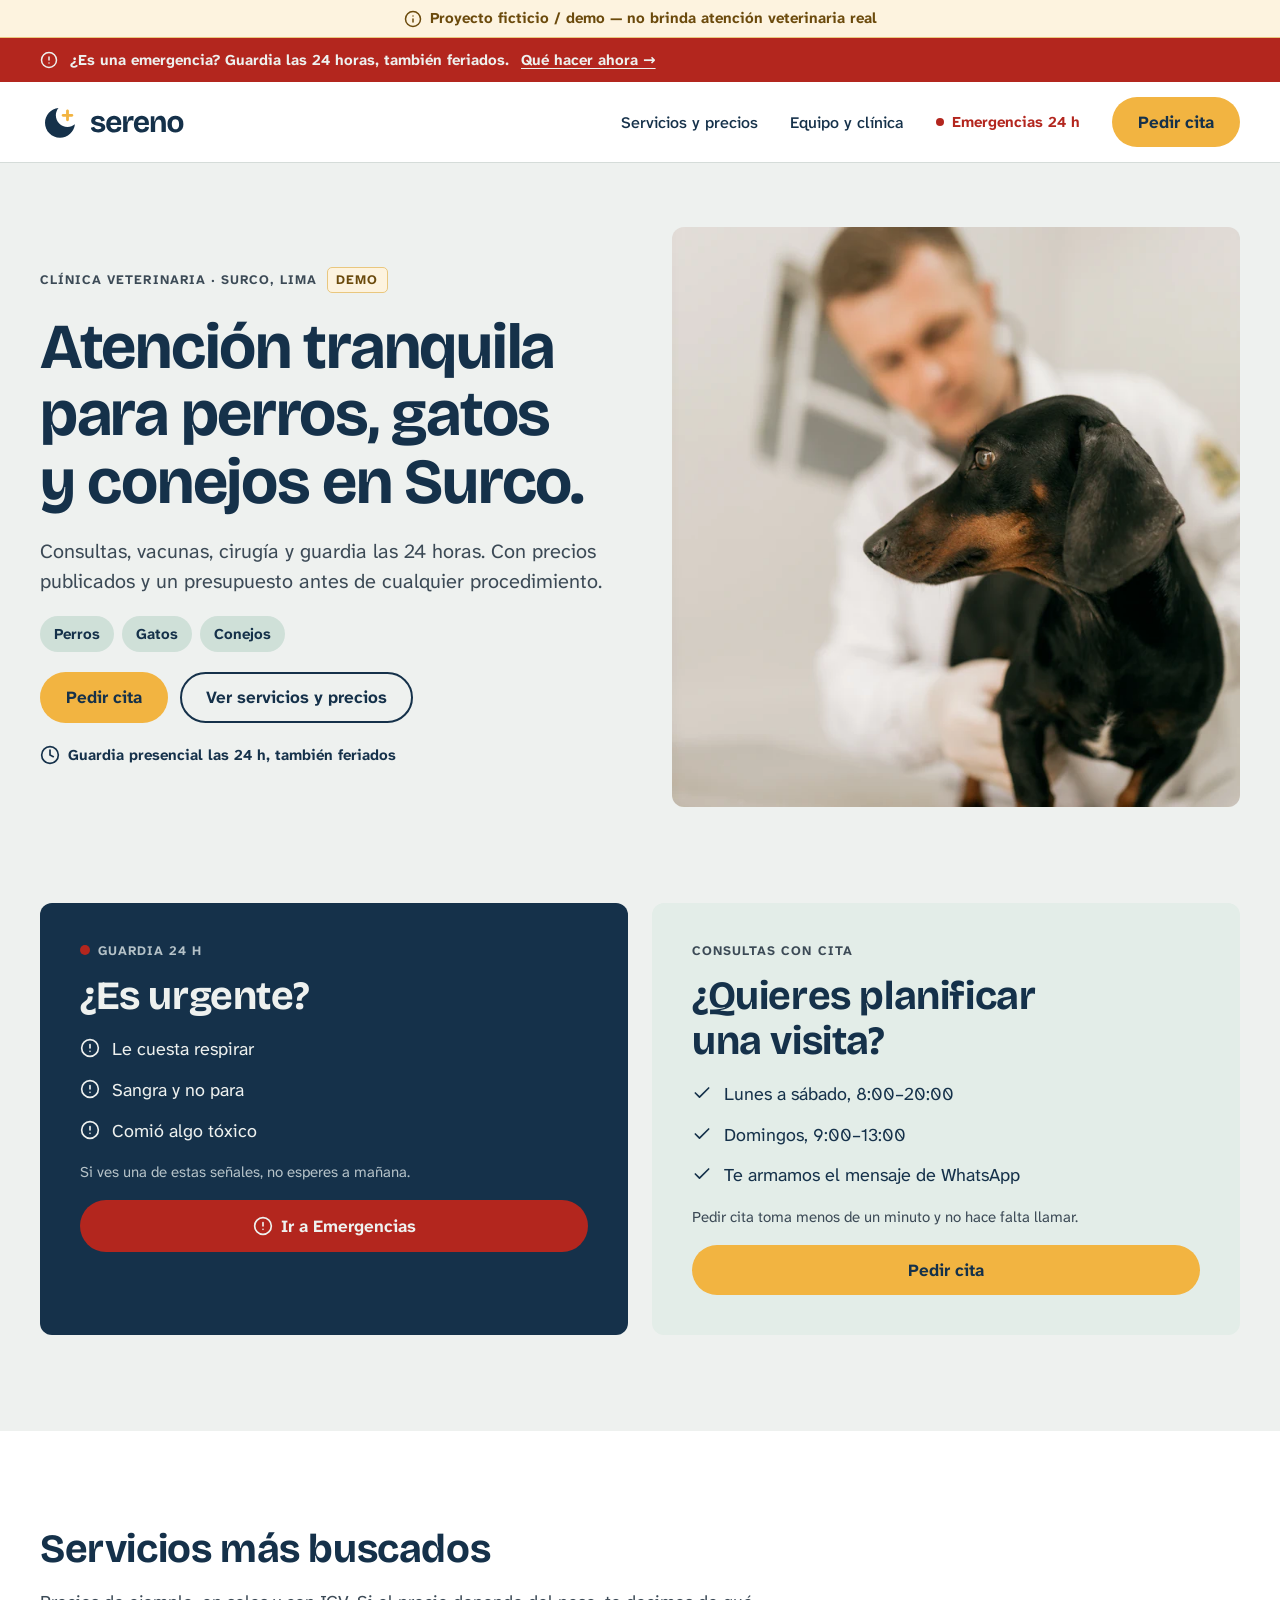
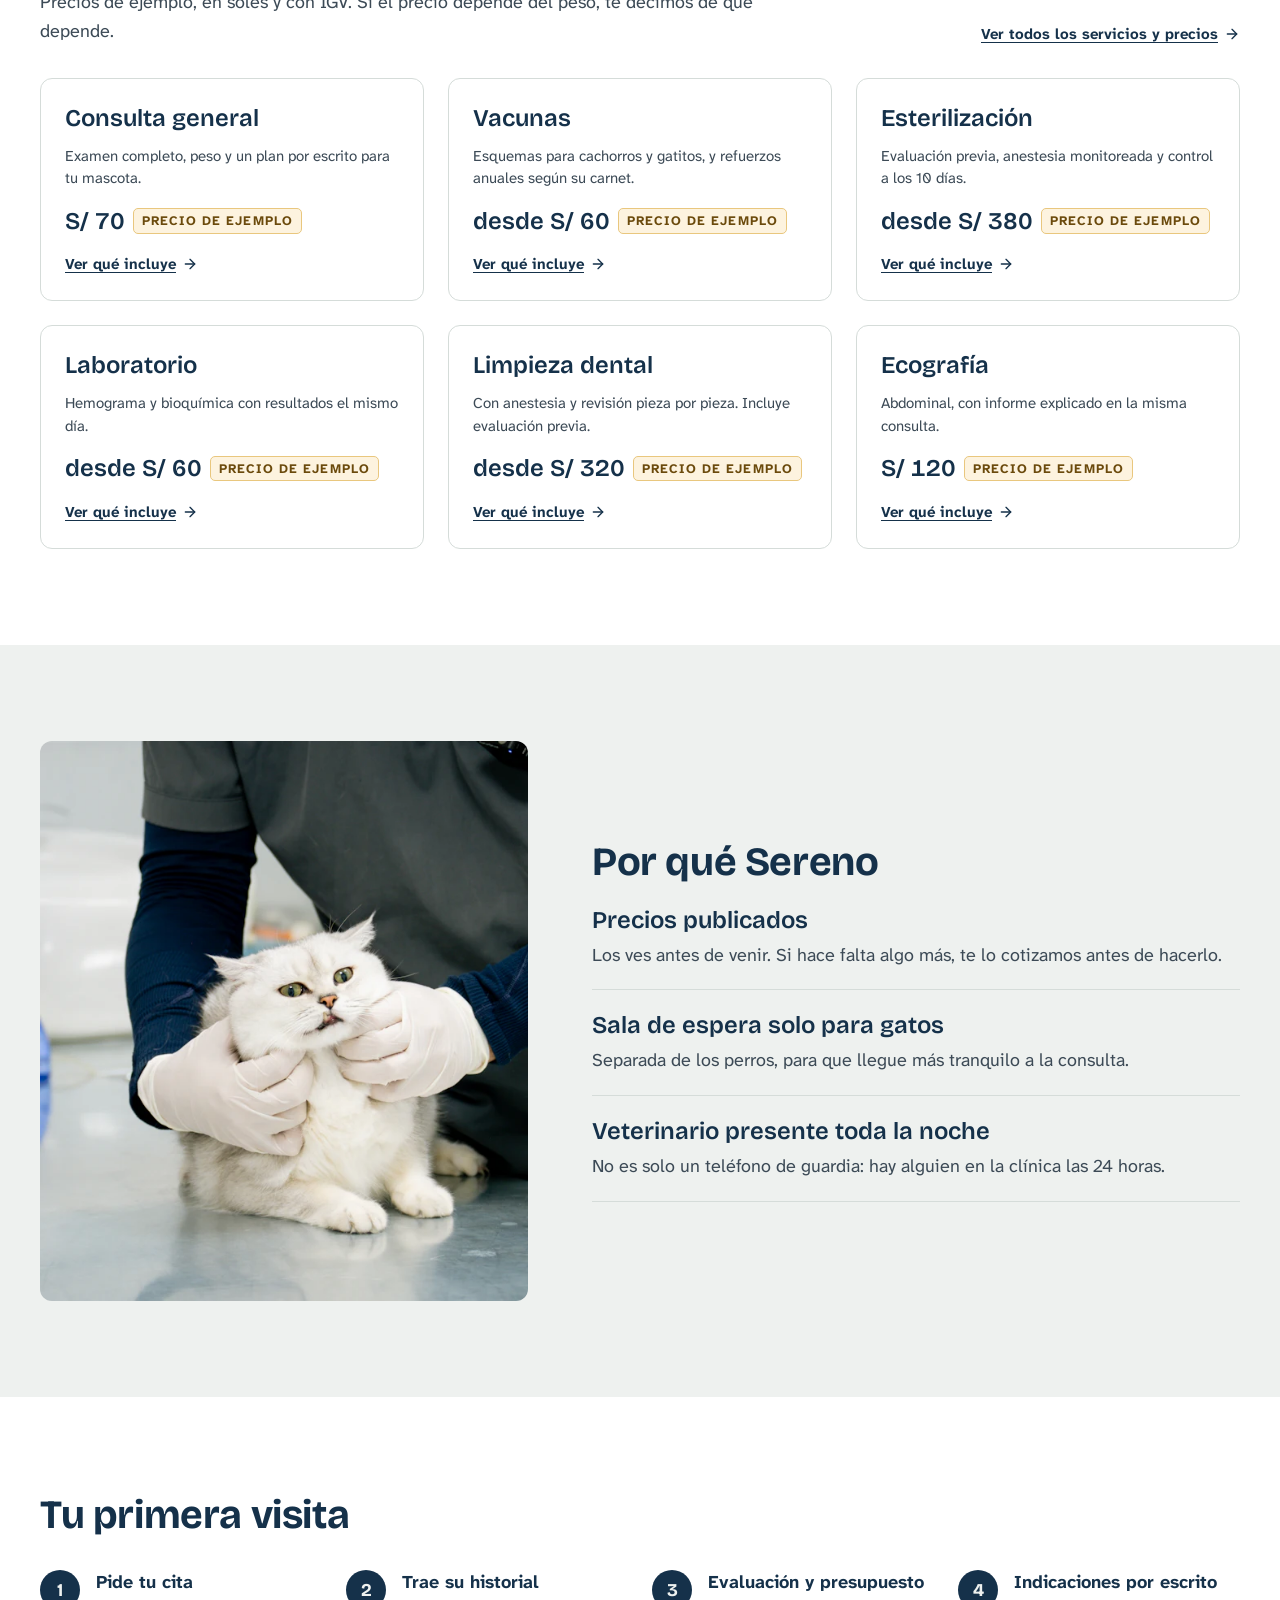
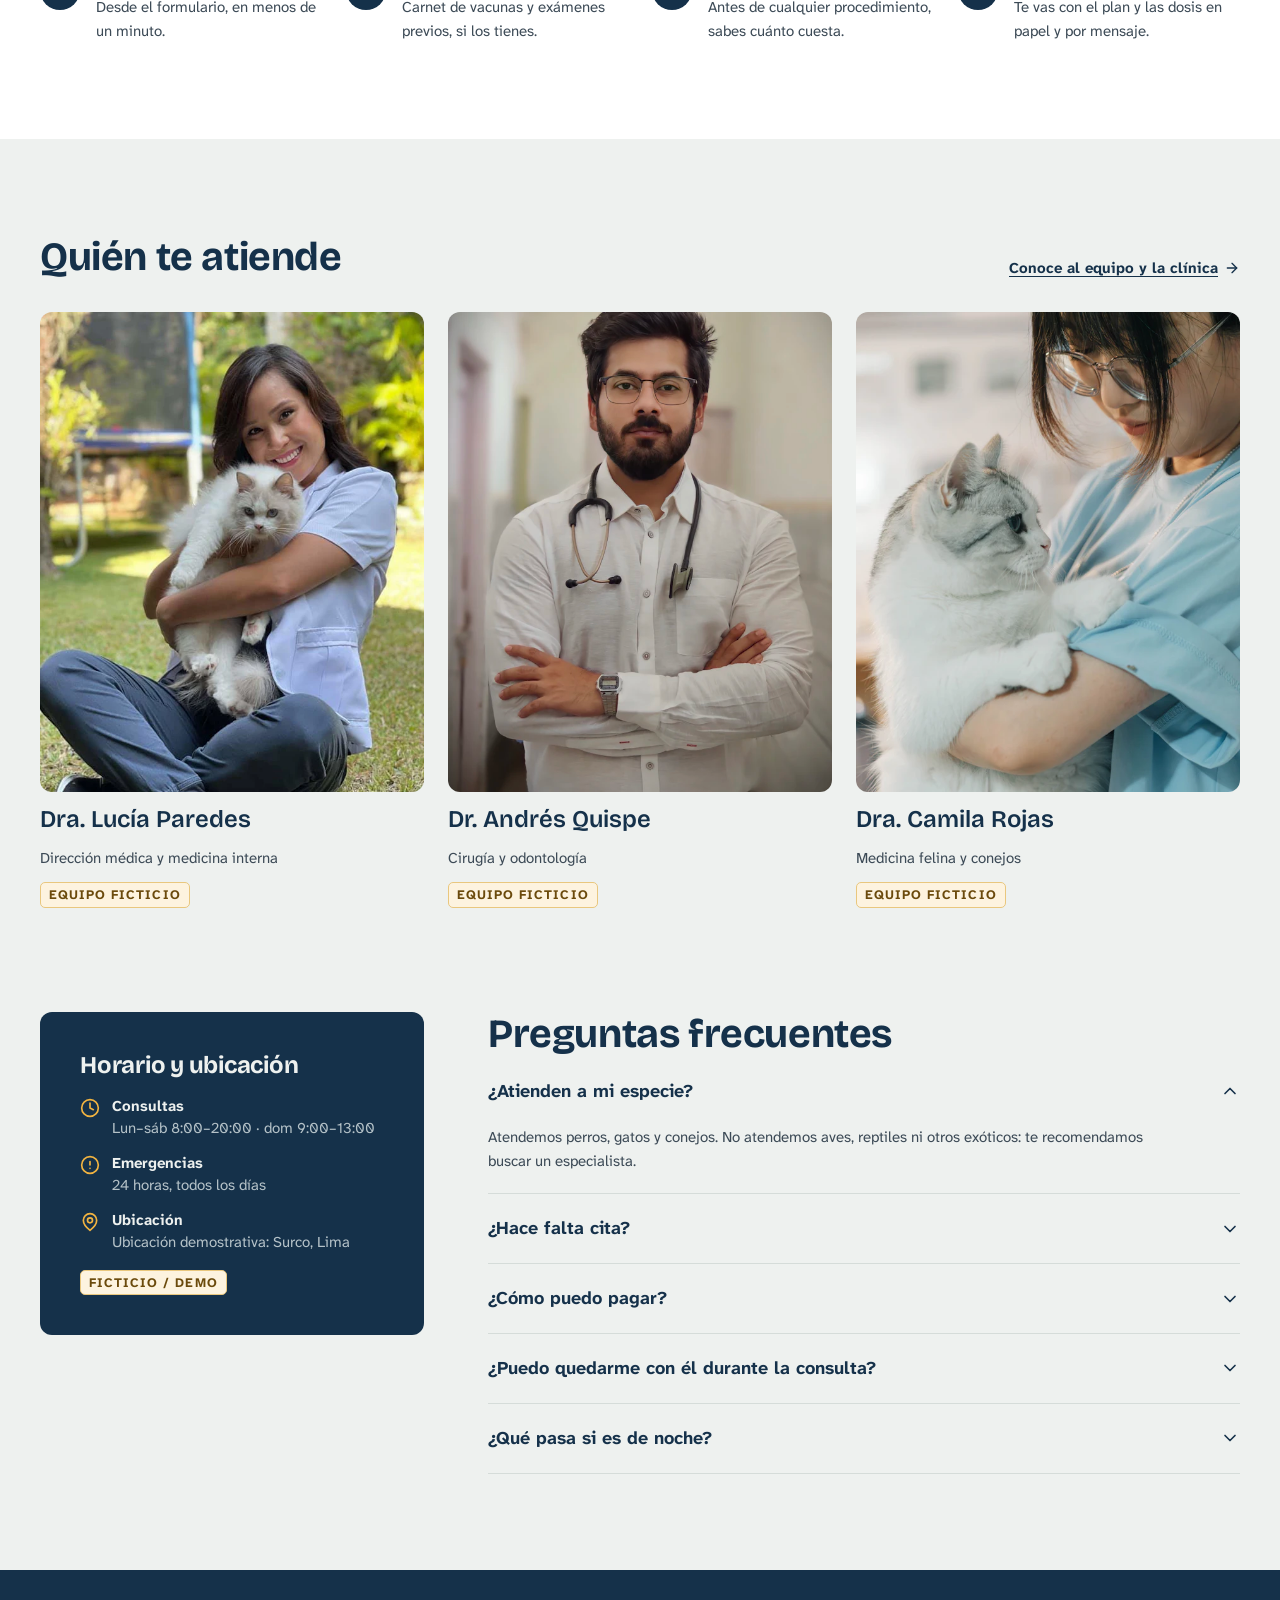
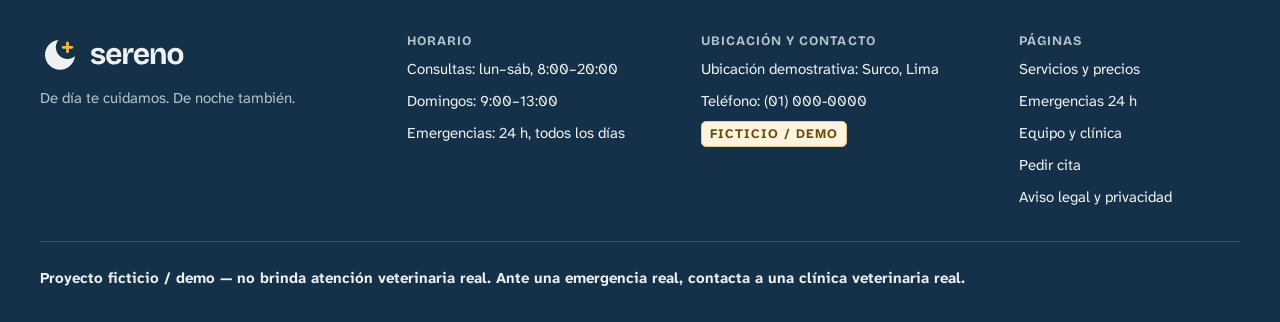
==== index.html @ 4d5b6b5a "Implementa las 6 páginas + 404: tokens, estilos, componentes, menú, barra inferior, demo de emergenc" ====
<!doctype html>
<html lang="es-PE">
<head>
<meta charset="utf-8">
<meta name="viewport" content="width=device-width, initial-scale=1, viewport-fit=cover">
<title>Sereno · Clínica veterinaria en Surco con guardia 24 h</title>
<meta name="description" content="Consultas, vacunas, cirugía y emergencias 24 horas para perros, gatos y conejos en Santiago de Surco. Precios publicados. Proyecto ficticio de demostración.">
<!-- Sitio ficticio de portafolio: no debe aparecer en buscadores (DECISIONS.md) -->
<meta name="robots" content="noindex, nofollow">
<link rel="canonical" href="https://rmsk563-creator.github.io/sereno/">
<meta name="theme-color" content="#15314A">
<meta property="og:type" content="website">
<meta property="og:locale" content="es_PE">
<meta property="og:site_name" content="Sereno · clínica veterinaria ficticia">
<meta property="og:title" content="Sereno · Clínica veterinaria en Surco con guardia 24 h">
<meta property="og:description" content="Consultas, vacunas, cirugía y emergencias 24 horas para perros, gatos y conejos en Santiago de Surco. Precios publicados. Proyecto ficticio de demostración.">
<meta property="og:url" content="https://rmsk563-creator.github.io/sereno/">
<meta property="og:image" content="https://rmsk563-creator.github.io/sereno/assets/og.png">
<meta name="twitter:card" content="summary_large_image">
<link rel="icon" href="favicon.svg" type="image/svg+xml">
<link rel="icon" href="assets/logos/icono-32.png" sizes="32x32" type="image/png">
<link rel="apple-touch-icon" href="assets/logos/icono-180.png">
<link rel="preconnect" href="https://fonts.googleapis.com">
<link rel="preconnect" href="https://fonts.gstatic.com" crossorigin>
<link rel="stylesheet" href="https://fonts.googleapis.com/css2?family=Bricolage+Grotesque:opsz,wght@12..96,500;12..96,600;12..96,700&amp;family=Atkinson+Hyperlegible+Next:wght@400;500;700&amp;display=swap">
<link rel="stylesheet" href="styles.css?v=1">
<script type="application/ld+json">
{"@context":"https://schema.org","@type":"VeterinaryCare","name":"Sereno (clínica veterinaria ficticia)","description":"Proyecto ficticio de portafolio. No brinda atención veterinaria real.","url":"https://rmsk563-creator.github.io/sereno/","address":{"@type":"PostalAddress","addressLocality":"Santiago de Surco","addressRegion":"Lima","addressCountry":"PE"}}
</script>
</head>
<body class="pagina-inicio">
<a class="saltar" href="#contenido">Saltar al contenido</a>
<p class="aviso-demo"><svg class="icono icono--18" aria-hidden="true" focusable="false"><use href="assets/iconos/iconos.svg#info"></use></svg><span>Proyecto ficticio / demo — no brinda atención veterinaria real</span></p>
<a class="franja" href="emergencias.html">
  <span class="contenedor franja__fila"><svg class="icono icono--18" aria-hidden="true" focusable="false"><use href="assets/iconos/iconos.svg#alerta"></use></svg><span>¿Es una emergencia? Guardia las 24 horas, también feriados.</span> <span class="franja__accion">Qué hacer ahora →</span></span>
</a>
<header class="cabecera">
  <div class="contenedor cabecera__fila">
    <a class="logo" href="index.html" aria-current="page"><img src="assets/logos/logo-claro.svg" alt="Sereno, clínica veterinaria · Inicio" width="145" height="40"></a>
    <nav class="nav" aria-label="Principal">
      <ul class="nav__lista">
        <li><a class="nav__enlace" href="servicios.html">Servicios y precios</a></li>
        <li><a class="nav__enlace" href="equipo.html">Equipo y clínica</a></li>
        <li><a class="nav__enlace nav__enlace--urgencia" href="emergencias.html">Emergencias 24 h</a></li>
        <li><a class="boton boton--farol" href="cita.html">Pedir cita</a></li>
      </ul>
    </nav>
    <button class="boton-menu" type="button" data-abrir-menu aria-haspopup="dialog" aria-controls="menu" aria-expanded="false"><svg class="icono" aria-hidden="true" focusable="false"><use href="assets/iconos/iconos.svg#menu"></use></svg>Menú</button>
  </div>
</header>
<main id="contenido" tabindex="-1">
<div class="contenedor portada">
  <div class="portada__texto">
    <p class="portada__antetitulo t-etiqueta">Clínica veterinaria · Surco, Lima <span class="etiqueta-demo">Demo</span></p>
    <h1>Atención tranquila para perros, gatos y conejos en Surco.</h1>
    <p class="t-entradilla">Consultas, vacunas, cirugía y guardia las 24 horas. Con precios publicados y un presupuesto antes de cualquier procedimiento.</p>
    <ul class="fichas" aria-label="Especies que atendemos"><li class="ficha">Perros</li><li class="ficha">Gatos</li><li class="ficha">Conejos</li></ul>
    <div class="botones botones--apiladas-movil">
      <a class="boton boton--farol" href="cita.html">Pedir cita</a>
      <a class="boton boton--linea" href="servicios.html">Ver servicios y precios</a>
    </div>
    <p class="dato"><svg class="icono" aria-hidden="true" focusable="false"><use href="assets/iconos/iconos.svg#reloj"></use></svg>Guardia presencial las 24 h, también feriados</p>
  </div>
  <img class="portada__foto" src="assets/fotos/portada-veterinario-dachshund-1200.webp" srcset="assets/fotos/portada-veterinario-dachshund-700.webp 700w, assets/fotos/portada-veterinario-dachshund-1200.webp 1200w" sizes="(min-width: 900px) 588px, 100vw" alt="Un veterinario revisa a un perro salchicha negro sobre la mesa de consulta." width="1200" height="1224" fetchpriority="high">
</div>

<div class="contenedor caminos">
  <section class="bloque bloque--noche sobre-noche" aria-labelledby="t-urgente">
    <p class="bloque__antetitulo t-etiqueta" style="color:var(--texto-invertido-suave)"><span class="punto-urgencia"></span>Guardia 24 h</p>
    <h2 id="t-urgente">¿Es urgente?</h2>
    <ul class="lista-iconos"><li><svg class="icono" aria-hidden="true" focusable="false"><use href="assets/iconos/iconos.svg#alerta"></use></svg>Le cuesta respirar</li><li><svg class="icono" aria-hidden="true" focusable="false"><use href="assets/iconos/iconos.svg#alerta"></use></svg>Sangra y no para</li><li><svg class="icono" aria-hidden="true" focusable="false"><use href="assets/iconos/iconos.svg#alerta"></use></svg>Comió algo tóxico</li></ul>
    <p class="t-pequeno" style="color:var(--texto-invertido-suave)">Si ves una de estas señales, no esperes a mañana.</p>
    <a class="boton boton--urgencia" href="emergencias.html"><svg class="icono" aria-hidden="true" focusable="false"><use href="assets/iconos/iconos.svg#alerta"></use></svg>Ir a Emergencias</a>
  </section>
  <section class="bloque bloque--salvia" aria-labelledby="t-planificar">
    <p class="t-etiqueta suave">Consultas con cita</p>
    <h2 id="t-planificar">¿Quieres planificar una visita?</h2>
    <ul class="lista-iconos"><li><svg class="icono" aria-hidden="true" focusable="false"><use href="assets/iconos/iconos.svg#check"></use></svg>Lunes a sábado, 8:00–20:00</li><li><svg class="icono" aria-hidden="true" focusable="false"><use href="assets/iconos/iconos.svg#check"></use></svg>Domingos, 9:00–13:00</li><li><svg class="icono" aria-hidden="true" focusable="false"><use href="assets/iconos/iconos.svg#check"></use></svg>Te armamos el mensaje de WhatsApp</li></ul>
    <p class="t-pequeno suave">Pedir cita toma menos de un minuto y no hace falta llamar.</p>
    <a class="boton boton--farol" href="cita.html">Pedir cita</a>
  </section>
</div>

<section class="seccion seccion--superficie" aria-labelledby="t-servicios">
  <div class="contenedor">
    <div class="seccion__encabezado seccion__encabezado--fila">
      <div class="pila" style="max-width:720px"><h2 id="t-servicios">Servicios más buscados</h2><p class="suave">Precios de ejemplo, en soles y con IGV. Si el precio depende del peso, te decimos de qué depende.</p></div>
      <a class="enlace-flecha" href="servicios.html">Ver todos los servicios y precios<svg class="icono icono--16" aria-hidden="true" focusable="false"><use href="assets/iconos/iconos.svg#flecha-der"></use></svg></a>
    </div>
    <div class="rejilla rejilla--3 revelar">
      <article class="tarjeta-servicio">
  <h3>Consulta general</h3>
  <p class="t-pequeno suave">Examen completo, peso y un plan por escrito para tu mascota.</p>
  <p class="precio-fila"><span class="precio-medio">S/ 70</span><span class="etiqueta-demo">Precio de ejemplo</span></p>
  <a class="tarjeta-servicio__enlace enlace-flecha" href="servicios.html#consulta-general">Ver qué incluye<span class="visualmente-oculto">: Consulta general</span><svg class="icono icono--16" aria-hidden="true" focusable="false"><use href="assets/iconos/iconos.svg#flecha-der"></use></svg></a>
</article><article class="tarjeta-servicio">
  <h3>Vacunas</h3>
  <p class="t-pequeno suave">Esquemas para cachorros y gatitos, y refuerzos anuales según su carnet.</p>
  <p class="precio-fila"><span class="precio-medio">desde S/ 60</span><span class="etiqueta-demo">Precio de ejemplo</span></p>
  <a class="tarjeta-servicio__enlace enlace-flecha" href="servicios.html#vacunas">Ver qué incluye<span class="visualmente-oculto">: Vacunas</span><svg class="icono icono--16" aria-hidden="true" focusable="false"><use href="assets/iconos/iconos.svg#flecha-der"></use></svg></a>
</article><article class="tarjeta-servicio">
  <h3>Esterilización</h3>
  <p class="t-pequeno suave">Evaluación previa, anestesia monitoreada y control a los 10 días.</p>
  <p class="precio-fila"><span class="precio-medio">desde S/ 380</span><span class="etiqueta-demo">Precio de ejemplo</span></p>
  <a class="tarjeta-servicio__enlace enlace-flecha" href="servicios.html#esterilizacion-gata">Ver qué incluye<span class="visualmente-oculto">: Esterilización</span><svg class="icono icono--16" aria-hidden="true" focusable="false"><use href="assets/iconos/iconos.svg#flecha-der"></use></svg></a>
</article><article class="tarjeta-servicio">
  <h3>Laboratorio</h3>
  <p class="t-pequeno suave">Hemograma y bioquímica con resultados el mismo día.</p>
  <p class="precio-fila"><span class="precio-medio">desde S/ 60</span><span class="etiqueta-demo">Precio de ejemplo</span></p>
  <a class="tarjeta-servicio__enlace enlace-flecha" href="servicios.html#hemograma">Ver qué incluye<span class="visualmente-oculto">: Laboratorio</span><svg class="icono icono--16" aria-hidden="true" focusable="false"><use href="assets/iconos/iconos.svg#flecha-der"></use></svg></a>
</article><article class="tarjeta-servicio">
  <h3>Limpieza dental</h3>
  <p class="t-pequeno suave">Con anestesia y revisión pieza por pieza. Incluye evaluación previa.</p>
  <p class="precio-fila"><span class="precio-medio">desde S/ 320</span><span class="etiqueta-demo">Precio de ejemplo</span></p>
  <a class="tarjeta-servicio__enlace enlace-flecha" href="servicios.html#limpieza-dental">Ver qué incluye<span class="visualmente-oculto">: Limpieza dental</span><svg class="icono icono--16" aria-hidden="true" focusable="false"><use href="assets/iconos/iconos.svg#flecha-der"></use></svg></a>
</article><article class="tarjeta-servicio">
  <h3>Ecografía</h3>
  <p class="t-pequeno suave">Abdominal, con informe explicado en la misma consulta.</p>
  <p class="precio-fila"><span class="precio-medio">S/ 120</span><span class="etiqueta-demo">Precio de ejemplo</span></p>
  <a class="tarjeta-servicio__enlace enlace-flecha" href="servicios.html#ecografia-abdominal">Ver qué incluye<span class="visualmente-oculto">: Ecografía</span><svg class="icono icono--16" aria-hidden="true" focusable="false"><use href="assets/iconos/iconos.svg#flecha-der"></use></svg></a>
</article>
    </div>
  </div>
</section>

<section class="seccion" aria-labelledby="t-porque">
  <div class="contenedor por-que revelar">
    <img src="assets/fotos/gato-en-consulta-1000.webp" srcset="assets/fotos/gato-en-consulta-600.webp 600w, assets/fotos/gato-en-consulta-1000.webp 1000w" sizes="(min-width: 900px) 488px, 100vw" alt="Un gato blanco de pelo largo sobre la mesa de consulta, sujetado con suavidad por manos con guantes." width="1000" height="1148" loading="lazy" decoding="async">
    <div>
      <h2 id="t-porque">Por qué Sereno</h2>
      <div class="razon"><h3>Precios publicados</h3><p class="suave">Los ves antes de venir. Si hace falta algo más, te lo cotizamos antes de hacerlo.</p></div>
      <div class="razon"><h3>Sala de espera solo para gatos</h3><p class="suave">Separada de los perros, para que llegue más tranquilo a la consulta.</p></div>
      <div class="razon"><h3>Veterinario presente toda la noche</h3><p class="suave">No es solo un teléfono de guardia: hay alguien en la clínica las 24 horas.</p></div>
    </div>
  </div>
</section>

<section class="seccion seccion--superficie" aria-labelledby="t-visita">
  <div class="contenedor revelar">
    <h2 id="t-visita" class="seccion__encabezado">Tu primera visita</h2>
    <ol class="pasos pasos--4">
      <li class="paso"><span class="paso__numero" aria-hidden="true">1</span><div><span class="paso__titulo">Pide tu cita</span><p class="paso__texto">Desde el formulario, en menos de un minuto.</p></div></li>
      <li class="paso"><span class="paso__numero" aria-hidden="true">2</span><div><span class="paso__titulo">Trae su historial</span><p class="paso__texto">Carnet de vacunas y exámenes previos, si los tienes.</p></div></li>
      <li class="paso"><span class="paso__numero" aria-hidden="true">3</span><div><span class="paso__titulo">Evaluación y presupuesto</span><p class="paso__texto">Antes de cualquier procedimiento, sabes cuánto cuesta.</p></div></li>
      <li class="paso"><span class="paso__numero" aria-hidden="true">4</span><div><span class="paso__titulo">Indicaciones por escrito</span><p class="paso__texto">Te vas con el plan y las dosis en papel y por mensaje.</p></div></li>
    </ol>
  </div>
</section>

<section class="seccion" aria-labelledby="t-equipo">
  <div class="contenedor revelar">
    <div class="seccion__encabezado seccion__encabezado--fila"><h2 id="t-equipo">Quién te atiende</h2><a class="enlace-flecha" href="equipo.html">Conoce al equipo y la clínica<svg class="icono icono--16" aria-hidden="true" focusable="false"><use href="assets/iconos/iconos.svg#flecha-der"></use></svg></a></div>
    <div class="carrusel" tabindex="0" aria-label="Veterinarios (desliza para ver más)">
      <article class="tarjeta-vet">
  <img class="tarjeta-vet__foto" src="assets/fotos/vet-paredes.webp" alt="" width="640" height="760" loading="lazy" decoding="async">
  <h3>Dra. Lucía Paredes</h3>
  <p class="tarjeta-vet__enfoque">Dirección médica y medicina interna</p>
  
  <span class="etiqueta-demo">Equipo ficticio</span>
</article><article class="tarjeta-vet">
  <img class="tarjeta-vet__foto" src="assets/fotos/vet-quispe.webp" alt="" width="640" height="760" loading="lazy" decoding="async">
  <h3>Dr. Andrés Quispe</h3>
  <p class="tarjeta-vet__enfoque">Cirugía y odontología</p>
  
  <span class="etiqueta-demo">Equipo ficticio</span>
</article><article class="tarjeta-vet">
  <img class="tarjeta-vet__foto" src="assets/fotos/vet-rojas.webp" alt="" width="640" height="760" loading="lazy" decoding="async">
  <h3>Dra. Camila Rojas</h3>
  <p class="tarjeta-vet__enfoque">Medicina felina y conejos</p>
  
  <span class="etiqueta-demo">Equipo ficticio</span>
</article>
    </div>
  </div>
</section>

<div class="contenedor horario-faq">
  <section class="bloque bloque--noche sobre-noche" aria-labelledby="t-horario">
    <h2 id="t-horario" style="font-size:var(--tipo-titulo-3)">Horario y ubicación</h2>
    <ul class="lista-iconos t-pequeno">
      <li><span style="color:var(--farol)"><svg class="icono" aria-hidden="true" focusable="false"><use href="assets/iconos/iconos.svg#reloj"></use></svg></span><span><strong>Consultas</strong><br><span style="color:var(--texto-invertido-suave)">Lun–sáb 8:00–20:00 · dom 9:00–13:00</span></span></li>
      <li><span style="color:var(--farol)"><svg class="icono" aria-hidden="true" focusable="false"><use href="assets/iconos/iconos.svg#alerta"></use></svg></span><span><strong>Emergencias</strong><br><span style="color:var(--texto-invertido-suave)">24 horas, todos los días</span></span></li>
      <li><span style="color:var(--farol)"><svg class="icono" aria-hidden="true" focusable="false"><use href="assets/iconos/iconos.svg#ubicacion"></use></svg></span><span><strong>Ubicación</strong><br><span style="color:var(--texto-invertido-suave)">Ubicación demostrativa: Surco, Lima</span></span></li>
    </ul>
    <span class="etiqueta-demo">Ficticio / demo</span>
  </section>
  <section aria-labelledby="t-faq">
    <h2 id="t-faq">Preguntas frecuentes</h2>
    <div class="preguntas">
      <details class="pregunta" open><summary>¿Atienden a mi especie?<svg class="icono" aria-hidden="true" focusable="false"><use href="assets/iconos/iconos.svg#flecha-abajo"></use></svg></summary><p class="pregunta__respuesta">Atendemos perros, gatos y conejos. No atendemos aves, reptiles ni otros exóticos: te recomendamos buscar un especialista.</p></details>
      <details class="pregunta"><summary>¿Hace falta cita?<svg class="icono" aria-hidden="true" focusable="false"><use href="assets/iconos/iconos.svg#flecha-abajo"></use></svg></summary><p class="pregunta__respuesta">Para consultas sí, así no esperas. Para emergencias, no: ven directamente.</p></details>
      <details class="pregunta"><summary>¿Cómo puedo pagar?<svg class="icono" aria-hidden="true" focusable="false"><use href="assets/iconos/iconos.svg#flecha-abajo"></use></svg></summary><p class="pregunta__respuesta">Efectivo, tarjeta de débito o crédito y transferencia. Te damos el presupuesto antes de empezar.</p></details>
      <details class="pregunta"><summary>¿Puedo quedarme con él durante la consulta?<svg class="icono" aria-hidden="true" focusable="false"><use href="assets/iconos/iconos.svg#flecha-abajo"></use></svg></summary><p class="pregunta__respuesta">Sí, en la consulta siempre. En cirugía te avisamos en cuanto despierte.</p></details>
      <details class="pregunta"><summary>¿Qué pasa si es de noche?<svg class="icono" aria-hidden="true" focusable="false"><use href="assets/iconos/iconos.svg#flecha-abajo"></use></svg></summary><p class="pregunta__respuesta">Hay un veterinario en la clínica toda la noche. Revisa la página de Emergencias antes de salir.</p></details>
    </div>
  </section>
</div>
</main>
<footer class="pie sobre-noche">
  <div class="contenedor">
    <div class="pie__columnas">
      <div class="pie__marca">
        <img src="assets/logos/logo-oscuro.svg" alt="Sereno" width="145" height="40">
        <p class="pie__lema">De día te cuidamos. De noche también.</p>
      </div>
      <div>
        <h2 class="pie__titulo t-etiqueta">Horario</h2>
        <ul class="pie__lista"><li>Consultas: lun–sáb, 8:00–20:00</li><li>Domingos: 9:00–13:00</li><li>Emergencias: 24 h, todos los días</li></ul>
      </div>
      <div>
        <h2 class="pie__titulo t-etiqueta">Ubicación y contacto</h2>
        <ul class="pie__lista"><li>Ubicación demostrativa: Surco, Lima</li><li>Teléfono: (01) 000-0000</li><li><span class="etiqueta-demo">Ficticio / demo</span></li></ul>
      </div>
      <nav aria-label="Pie de página">
        <h2 class="pie__titulo t-etiqueta">Páginas</h2>
        <ul class="pie__lista"><li><a href="servicios.html">Servicios y precios</a></li><li><a href="emergencias.html">Emergencias 24 h</a></li><li><a href="equipo.html">Equipo y clínica</a></li><li><a href="cita.html">Pedir cita</a></li><li><a href="legal.html">Aviso legal y privacidad</a></li></ul>
      </nav>
    </div>
    <p class="pie__aviso">Proyecto ficticio / demo — no brinda atención veterinaria real. Ante una emergencia real, contacta a una clínica veterinaria real.</p>
  </div>
</footer>
<nav class="barra-inferior" aria-label="Acciones rápidas">
  <a class="boton boton--urgencia" href="emergencias.html"><svg class="icono" aria-hidden="true" focusable="false"><use href="assets/iconos/iconos.svg#alerta"></use></svg>Emergencia</a>
  <a class="boton boton--farol" href="cita.html">Pedir cita</a>
</nav>
<dialog class="menu" id="menu" aria-label="Menú">
  <p class="aviso-demo"><svg class="icono icono--18" aria-hidden="true" focusable="false"><use href="assets/iconos/iconos.svg#info"></use></svg><span>Proyecto ficticio / demo — no brinda atención veterinaria real</span></p>
  <div class="menu__cabecera">
    <img src="assets/logos/logo-claro.svg" alt="" width="145" height="40">
    <button class="boton-menu" type="button" data-cerrar-menu><svg class="icono" aria-hidden="true" focusable="false"><use href="assets/iconos/iconos.svg#cerrar"></use></svg>Cerrar</button>
  </div>
  <nav aria-label="Menú principal">
    <ul class="menu__lista">
      <li><a class="menu__enlace" href="index.html" aria-current="page">Inicio</a></li>
      <li><a class="menu__enlace" href="servicios.html">Servicios y precios</a></li>
      <li><a class="menu__enlace menu__enlace--urgencia" href="emergencias.html">Emergencias 24 h</a></li>
      <li><a class="menu__enlace" href="equipo.html">Equipo y clínica</a></li>
      <li><a class="menu__enlace" href="cita.html">Pedir cita</a></li>
    </ul>
  </nav>
  <p class="menu__hoy" data-horario-hoy><span class="t-etiqueta suave" data-dia>Horario</span><span data-horas>Consultas lun–sáb 8:00–20:00 · dom 9:00–13:00 · Emergencias 24 h</span></p>
</dialog>
<p class="visualmente-oculto" id="anuncio-demo" role="status" aria-live="polite"></p>
<script src="app.js?v=1" defer></script>
</body>
</html>
---- styles.css ----
/* =========================================================================
   Sereno · estilos
   Clínica veterinaria FICTICIA. Fuente de verdad: MARCA.md, DISENO.md y el
   archivo de Figma «Sereno — Diseño v1».

   1. Tokens
   2. Base
   3. Utilidades de maquetación
   4. Componentes compartidos (aviso, franja, cabecera, menú, barra, pie)
   5. Componentes de contenido
   6. Páginas
   7. Movimiento
   ========================================================================= */

/* 1. Tokens ----------------------------------------------------------------
   Los nombres siguen las variables de Figma (colección Color, Espacio y
   Tipografía). Si algo necesita un valor que no está aquí, falta un token. */
:root {
  /* Color · marca */
  --noche: #15314A;
  --neblina: #EEF1EF;
  --farol: #F2B441;
  --farol-hover: #F5C15E;
  --salvia: #CFE0D8;
  --urgencia: #B3261E;
  --urgencia-hover: #9A1F18;

  /* Color · texto */
  --texto-principal: #15314A;
  --texto-suave: #3C4A56;
  --texto-invertido: #EEF1EF;
  --texto-invertido-suave: #B5C2C8;

  /* Color · fondos y bordes */
  --fondo-pagina: #EEF1EF;
  --fondo-superficie: #FFFFFF;
  --fondo-noche: #15314A;
  --fondo-salvia-suave: #E3EDE8;
  --fondo-urgencia-suave: #FBEAE8;
  --borde-suave: #D5DCD9;
  --borde-campo: #6F7D86;
  --linea-sobre-noche: rgb(255 255 255 / .16);

  /* Color · demo */
  --demo-fondo: #FDF3DF;
  --demo-texto: #6B4A0C;
  --demo-borde: #E9C77E;

  /* Espacio (base 4) */
  --esp-1: 4px;  --esp-2: 8px;  --esp-3: 12px; --esp-4: 16px;
  --esp-6: 24px; --esp-8: 32px; --esp-10: 40px; --esp-12: 48px; --esp-16: 64px; --esp-24: 96px;
  --margen: 20px;                 /* móvil: 20 · tablet: 40 · escritorio: centrado en 1200 */
  --ancho-max: 1200px;
  --seccion: var(--esp-12);       /* móvil 48 · escritorio 96 */

  /* Radios */
  --radio-campo: 8px;
  --radio-tarjeta: 12px;
  --radio-pildora: 999px;

  /* Tipografía · familias */
  --fuente-titulos: "Bricolage Grotesque", "Avenir Next", "Segoe UI", system-ui, sans-serif;
  --fuente-cuerpo: "Atkinson Hyperlegible Next", system-ui, -apple-system, "Segoe UI", sans-serif;

  /* Tipografía · escala (12 estilos, DISENO.md) */
  --tipo-titulo-1: clamp(2.5rem, 1.6rem + 3.2vw, 4rem);          /* 40 · 52 · 64 */
  --tipo-titulo-2: clamp(1.875rem, 1.5rem + 1.3vw, 2.5rem);      /* 30 · 34 · 40 */
  --tipo-titulo-3: clamp(1.3125rem, 1.2rem + .4vw, 1.5rem);      /* 21 · 22 · 24 */
  --tipo-entradilla: clamp(1.125rem, 1.05rem + .3vw, 1.25rem);   /* 18 · 19 · 20 */
  --tipo-cuerpo: clamp(1.0625rem, 1rem + .2vw, 1.125rem);        /* 17 · 18 · 18 */
  --tipo-cifra: 2rem;
  --tipo-pequeno: .9375rem;
  --tipo-navegacion: 1rem;
  --tipo-boton: 1.0625rem;
  --tipo-etiqueta: .8125rem;

  /* Sombras */
  --sombra-tarjeta: 0 8px 24px -4px rgb(21 49 74 / .08);
  --sombra-barra: 0 -4px 16px rgb(21 49 74 / .14);
  --sombra-dialogo: 0 16px 48px rgb(21 49 74 / .25);

  /* Movimiento (Emil: 120–200 ms, ease-out) */
  --curva-salida: cubic-bezier(.22, 1, .36, 1);
  --t-rapido: 120ms;
  --t-medio: 160ms;
  --t-lento: 200ms;

  /* Alturas de las piezas fijas */
  --alto-cabecera: 72px;
  --alto-barra: 80px;
}

@media (min-width: 600px) {
  :root { --margen: 40px; }
}
@media (min-width: 900px) {
  :root { --seccion: var(--esp-24); --alto-cabecera: 80px; }
}

/* 2. Base ------------------------------------------------------------------ */
*, *::before, *::after { box-sizing: border-box; }

html {
  -webkit-text-size-adjust: 100%;
  text-size-adjust: 100%;
  scroll-padding-top: calc(var(--alto-cabecera) + var(--esp-4));
}

body {
  margin: 0;
  background: var(--fondo-pagina);
  color: var(--texto-principal);
  font-family: var(--fuente-cuerpo);
  font-size: var(--tipo-cuerpo);
  line-height: 1.6;
  -webkit-font-smoothing: antialiased;
  text-rendering: optimizeLegibility;
}

img, svg { display: block; max-width: 100%; }
img { height: auto; }

h1, h2, h3 {
  margin: 0;
  font-family: var(--fuente-titulos);
  color: inherit;
  text-wrap: balance;
}
h1 { font-size: var(--tipo-titulo-1); line-height: 1.06; letter-spacing: -.02em; font-weight: 700; }
h2 { font-size: var(--tipo-titulo-2); line-height: 1.12; letter-spacing: -.01em; font-weight: 700; }
h3 { font-size: var(--tipo-titulo-3); line-height: 1.25; font-weight: 600; }

p { margin: 0; }
ul, ol { margin: 0; padding: 0; }

a { color: inherit; text-underline-offset: .18em; }

button, input, select, textarea { font: inherit; color: inherit; }

:focus-visible {
  outline: 3px solid var(--noche);
  outline-offset: 3px;
}
/* Sobre fondo noche el anillo pasa a neblina (DISENO.md) */
.sobre-noche :focus-visible { outline-color: var(--neblina); }

.visualmente-oculto {
  position: absolute !important;
  width: 1px; height: 1px;
  padding: 0; margin: -1px;
  overflow: hidden; clip: rect(0 0 0 0);
  white-space: nowrap; border: 0;
}

.saltar {
  position: absolute;
  left: var(--esp-4);
  top: var(--esp-2);
  z-index: 100;
  padding: var(--esp-3) var(--esp-4);
  background: var(--noche);
  color: var(--texto-invertido);
  font-weight: 700;
  border-radius: var(--radio-campo);
  transform: translateY(-200%);
}
.saltar:focus { transform: none; }

/* Estilos de texto con nombre (los 12 de Figma) */
.t-entradilla { font-size: var(--tipo-entradilla); line-height: 1.5; color: var(--texto-suave); }
.t-pequeno { font-size: var(--tipo-pequeno); line-height: 1.5; }
.t-pequeno-negrita { font-size: var(--tipo-pequeno); line-height: 1.5; font-weight: 700; }
.t-cuerpo-negrita { font-weight: 700; line-height: 1.5; }
.t-etiqueta {
  font-size: var(--tipo-etiqueta);
  line-height: 1.2;
  font-weight: 700;
  letter-spacing: .08em;
  text-transform: uppercase;
}
.t-cifra {
  font-family: var(--fuente-titulos);
  font-size: var(--tipo-cifra);
  line-height: 1.1;
  font-weight: 700;
  letter-spacing: -.01em;
  font-variant-numeric: tabular-nums;
}
.suave { color: var(--texto-suave); }
.solo-escritorio { display: none; }
@media (min-width: 900px) { .solo-escritorio { display: inline; } .solo-movil { display: none; } }

/* 3. Maquetación ----------------------------------------------------------- */
.contenedor {
  width: min(100% - 2 * var(--margen), var(--ancho-max));
  margin-inline: auto;
}
.seccion { padding-block: var(--seccion); }
.seccion--superficie { background: var(--fondo-superficie); }
.seccion--noche { background: var(--fondo-noche); color: var(--texto-invertido); }
.seccion__encabezado { display: grid; gap: var(--esp-3); max-width: 760px; margin-bottom: var(--esp-8); }
.seccion__encabezado--fila {
  max-width: none;
  display: flex; flex-wrap: wrap; align-items: flex-end; justify-content: space-between; gap: var(--esp-4);
}
.pila { display: grid; gap: var(--esp-4); }
.rejilla { display: grid; gap: var(--esp-6); }
@media (min-width: 600px) {
  .rejilla--2 { grid-template-columns: repeat(2, 1fr); }
}
@media (min-width: 900px) {
  .rejilla--3 { grid-template-columns: repeat(3, 1fr); }
  .rejilla--4 { grid-template-columns: repeat(4, 1fr); }
}
@media (min-width: 600px) and (max-width: 899px) {
  .rejilla--4 { grid-template-columns: repeat(2, 1fr); }
  .rejilla--3.rejilla--tablet-2 { grid-template-columns: repeat(2, 1fr); }
}

/* 4. Componentes compartidos ---------------------------------------------- */

/* Icono (sprite de Lucide) */
.icono { width: 20px; height: 20px; flex: none; }
.icono--18 { width: 18px; height: 18px; }
.icono--16 { width: 16px; height: 16px; }
.icono--22 { width: 22px; height: 22px; }
.icono--24 { width: 24px; height: 24px; }

/* Aviso demo: arriba de todas las páginas, sin botón para cerrarlo */
.aviso-demo {
  display: flex; align-items: center; justify-content: center; gap: var(--esp-2);
  padding: var(--esp-2) var(--margen);
  background: var(--demo-fondo);
  color: var(--demo-texto);
  border-bottom: 1px solid var(--demo-borde);
  font-size: var(--tipo-pequeno);
  font-weight: 700;
  line-height: 1.4;
}
@media (max-width: 599px) { .aviso-demo { justify-content: flex-start; } }

/* Etiqueta demo */
.etiqueta-demo {
  display: inline-flex; align-items: center;
  width: fit-content;
  padding: var(--esp-1) var(--esp-2);
  background: var(--demo-fondo);
  color: var(--demo-texto);
  border: 1px solid var(--demo-borde);
  border-radius: 5px;
  font-size: var(--tipo-etiqueta);
  font-weight: 700;
  letter-spacing: .08em;
  text-transform: uppercase;
  line-height: 1.2;
  white-space: nowrap;
}

/* Franja de emergencia: solo escritorio, nunca en Emergencias */
.franja {
  display: none;
  background: var(--urgencia);
  color: var(--texto-invertido);
  text-decoration: none;
  font-size: var(--tipo-pequeno);
  font-weight: 700;
}
.franja__fila { display: flex; align-items: center; gap: var(--esp-3); padding-block: 10px; }
.franja__accion { text-decoration: underline; }
.franja:hover .franja__accion { text-decoration-thickness: 2px; }
.franja:focus-visible { outline-color: var(--noche); outline-offset: -3px; }
@media (min-width: 900px) { .franja { display: block; } }

/* Cabecera fija (sticky) */
.cabecera {
  position: sticky;
  top: 0;
  z-index: 50;
  background: var(--fondo-superficie);
  border-bottom: 1px solid var(--borde-suave);
}
.cabecera__fila {
  display: flex; align-items: center; justify-content: space-between; gap: var(--esp-6);
  min-height: var(--alto-cabecera);
}
.logo { display: inline-flex; border-radius: var(--radio-campo); }
.logo img { width: 145px; height: 40px; }

.nav { display: none; }
.nav__lista { display: flex; align-items: center; gap: var(--esp-8); list-style: none; }
.nav__enlace {
  font-size: var(--tipo-navegacion);
  font-weight: 500;
  text-decoration: none;
  padding-block: var(--esp-2);
}
.nav__enlace:hover, .nav__enlace[aria-current="page"] { text-decoration: underline; text-decoration-thickness: 2px; }
.nav__enlace--urgencia { display: inline-flex; align-items: center; gap: var(--esp-2); color: var(--urgencia); font-weight: 700; font-size: var(--tipo-pequeno); }
.nav__enlace--urgencia::before { content: ""; width: 8px; height: 8px; border-radius: 50%; background: var(--urgencia); }

.boton-menu {
  display: inline-flex; align-items: center; gap: var(--esp-2);
  min-height: 48px;
  padding: var(--esp-3) var(--esp-4);
  background: transparent;
  border: 1px solid var(--borde-suave);
  border-radius: var(--radio-pildora);
  font-size: var(--tipo-pequeno);
  font-weight: 700;
  cursor: pointer;
}
@media (min-width: 900px) {
  .nav { display: block; }
  .boton-menu { display: none; }
}

/* Menú móvil (dialog a pantalla completa) */
.menu {
  width: 100%; max-width: none;
  height: 100%; max-height: none;
  margin: 0; padding: 0;
  border: 0;
  background: var(--fondo-superficie);
  color: var(--texto-principal);
}
.menu::backdrop { background: rgb(21 49 74 / .4); }
.menu__cabecera {
  display: flex; align-items: center; justify-content: space-between;
  min-height: var(--alto-cabecera);
  padding-inline: var(--margen);
  border-bottom: 1px solid var(--borde-suave);
}
.menu__lista { list-style: none; padding: var(--esp-4) var(--margen) 0; }
.menu__enlace {
  display: flex; align-items: center; gap: 10px;
  padding-block: var(--esp-4);
  border-bottom: 1px solid var(--borde-suave);
  font-family: var(--fuente-titulos);
  font-size: var(--tipo-titulo-3);
  font-weight: 600;
  text-decoration: none;
}
.menu__enlace[aria-current="page"] { text-decoration: underline; text-decoration-thickness: 2px; }
.menu__enlace--urgencia { color: var(--urgencia); }
.menu__enlace--urgencia::before { content: ""; width: 10px; height: 10px; border-radius: 50%; background: var(--urgencia); }
.menu__hoy { display: grid; gap: 6px; padding: var(--esp-6) var(--margen); }

/* Barra inferior fija (móvil y tablet) */
.barra-inferior {
  position: fixed;
  inset: auto 0 0 0;
  z-index: 40;
  display: flex; gap: var(--esp-3);
  padding: var(--esp-3) var(--esp-4) calc(var(--esp-3) + env(safe-area-inset-bottom, 0px));
  background: var(--fondo-superficie);
  border-top: 1px solid var(--borde-suave);
  box-shadow: var(--sombra-barra);
}
.barra-inferior > * { flex: 1; }
body:has(.barra-inferior) { padding-bottom: calc(var(--alto-barra) + env(safe-area-inset-bottom, 0px)); }
@media (min-width: 900px) {
  .barra-inferior { display: none; }
  body:has(.barra-inferior) { padding-bottom: 0; }
}

/* Pie */
.pie { background: var(--fondo-noche); color: var(--texto-invertido); padding-block: var(--esp-12) var(--esp-8); }
.pie__columnas { display: grid; gap: var(--esp-8); }
.pie__marca img { width: 145px; height: 40px; margin-bottom: var(--esp-3); }
.pie__titulo { color: var(--texto-invertido-suave); margin-bottom: var(--esp-2); }
.pie__lista { list-style: none; display: grid; gap: var(--esp-2); font-size: var(--tipo-pequeno); }
.pie__lista a { text-decoration: none; }
.pie__lista a:hover { text-decoration: underline; }
.pie__lema { color: var(--texto-invertido-suave); font-size: var(--tipo-pequeno); }
.pie__aviso {
  margin-top: var(--esp-8); padding-top: var(--esp-6);
  border-top: 1px solid var(--linea-sobre-noche);
  font-size: var(--tipo-pequeno); font-weight: 700;
}
@media (min-width: 600px) {
  .pie__columnas { grid-template-columns: repeat(2, 1fr); }
}
@media (min-width: 900px) {
  .pie { padding-block: var(--esp-16) var(--esp-8); }
  .pie__columnas { grid-template-columns: 1.3fr 1fr 1.1fr .9fr; gap: var(--esp-12); }
}

/* Botones */
.boton {
  display: inline-flex; align-items: center; justify-content: center; gap: var(--esp-2);
  min-height: 48px;
  padding: 14px var(--esp-6);
  border: 2px solid transparent;
  border-radius: var(--radio-pildora);
  font-family: var(--fuente-cuerpo);
  font-size: var(--tipo-boton);
  font-weight: 700;
  line-height: 1.1;
  text-align: center;
  text-decoration: none;
  cursor: pointer;
  transition: background-color var(--t-medio) var(--curva-salida), transform var(--t-rapido) var(--curva-salida);
  -webkit-tap-highlight-color: transparent;
}
.boton:active { transform: scale(.97); }
.boton--farol { background: var(--farol); color: var(--noche); }
.boton--farol:hover { background: var(--farol-hover); }
.boton--urgencia { background: var(--urgencia); color: var(--texto-invertido); }
.boton--urgencia:hover { background: var(--urgencia-hover); }
.boton--linea { background: transparent; color: var(--noche); border-color: var(--noche); }
.boton--linea:hover { background: var(--fondo-salvia-suave); }
.boton--linea-clara { background: transparent; color: var(--neblina); border-color: var(--neblina); }
.boton--linea-clara:hover { background: rgb(255 255 255 / .08); }
.boton--linea:focus-visible, .boton--linea-clara:focus-visible { outline-color: var(--farol); }
.boton--ancho { width: 100%; }
.boton[aria-expanded="true"] { outline: 3px solid var(--neblina); outline-offset: 3px; }
.botones { display: flex; flex-wrap: wrap; gap: var(--esp-3); align-items: center; }
@media (max-width: 599px) {
  .botones--apiladas-movil { flex-direction: column; align-items: stretch; }
}

/* Enlace con flecha */
.enlace-flecha {
  display: inline-flex; align-items: center; gap: 6px;
  font-size: var(--tipo-pequeno); font-weight: 700;
  text-decoration: underline;
}

/* Mensaje demo */
.mensaje-demo {
  display: flex; gap: var(--esp-3);
  padding: var(--esp-4);
  background: var(--demo-fondo);
  color: var(--demo-texto);
  border: 1px solid var(--demo-borde);
  border-radius: var(--radio-campo);
  font-size: var(--tipo-pequeno);
  line-height: 1.5;
}
.mensaje-demo__titulo { font-weight: 700; }
.mensaje-demo .icono { margin-top: 2px; }

/* Ficha de especie */
.fichas { display: flex; flex-wrap: wrap; gap: var(--esp-2); list-style: none; }
.ficha {
  padding: 6px 14px;
  background: var(--salvia);
  border-radius: var(--radio-pildora);
  font-size: var(--tipo-pequeno);
  font-weight: 700;
}

/* 5. Componentes de contenido ---------------------------------------------- */

/* Tarjeta de servicio: toda la tarjeta lleva a su sección */
.tarjeta-servicio {
  position: relative;
  display: grid; gap: var(--esp-3); align-content: start;
  padding: var(--esp-6);
  background: var(--fondo-superficie);
  border: 1px solid var(--borde-suave);
  border-radius: var(--radio-tarjeta);
  transition: transform var(--t-lento) var(--curva-salida), box-shadow var(--t-lento) var(--curva-salida);
}
.tarjeta-servicio:hover { transform: translateY(-2px); box-shadow: var(--sombra-tarjeta); }
.tarjeta-servicio__enlace::after { content: ""; position: absolute; inset: 0; border-radius: inherit; }
.tarjeta-servicio:focus-within { outline: 3px solid var(--noche); outline-offset: 3px; }
.tarjeta-servicio__enlace:focus-visible { outline: none; }
.precio-fila { display: flex; flex-wrap: wrap; align-items: center; gap: var(--esp-2); }
.precio-medio { font-family: var(--fuente-titulos); font-size: var(--tipo-titulo-3); font-weight: 600; font-variant-numeric: tabular-nums; }

/* Fila de precio (servicios) */
.fila-precio {
  display: grid; gap: var(--esp-4);
  padding: 20px;
  background: var(--fondo-superficie);
  border: 1px solid var(--borde-suave);
  border-radius: var(--radio-tarjeta);
}
.fila-precio__info { display: grid; gap: var(--esp-2); }
.fila-precio__accion { display: grid; gap: var(--esp-2); justify-items: start; }
@media (min-width: 600px) {
  .fila-precio { grid-template-columns: 1fr auto; gap: var(--esp-8); padding: 28px; }
  .fila-precio__accion { justify-items: end; align-content: start; }
}
@media (max-width: 599px) { .fila-precio__accion .boton { width: 100%; } }

/* Señal de alarma */
.senales { list-style: none; }
.senal {
  display: flex; gap: var(--esp-3);
  padding-block: var(--esp-3);
  border-bottom: 1px solid var(--borde-suave);
}
.senal .icono { color: var(--urgencia); margin-top: 3px; }

/* Paso (proceso con orden real) */
.pasos { list-style: none; display: grid; gap: var(--esp-6); }
.paso { display: flex; gap: var(--esp-4); }
.paso__numero {
  display: grid; place-items: center; flex: none;
  width: 40px; height: 40px; border-radius: 50%;
  background: var(--fondo-noche); color: var(--texto-invertido);
  font-family: var(--fuente-titulos); font-size: 18px; font-weight: 700;
}
.paso__titulo { display: block; font-weight: 700; line-height: 1.4; }
.paso__texto { font-size: var(--tipo-pequeno); color: var(--texto-suave); }
@media (min-width: 600px) { .pasos--4 { grid-template-columns: repeat(2, 1fr); } .pasos--3 { grid-template-columns: repeat(3, 1fr); } }
@media (min-width: 900px) { .pasos--4 { grid-template-columns: repeat(4, 1fr); } }

/* Pregunta frecuente (details) */
.preguntas { display: grid; }
.pregunta { border-bottom: 1px solid var(--borde-suave); }
.pregunta summary {
  display: flex; align-items: center; justify-content: space-between; gap: var(--esp-4);
  padding-block: 20px;
  font-weight: 700;
  cursor: pointer;
  list-style: none;
}
.pregunta summary::-webkit-details-marker { display: none; }
.pregunta summary .icono { transition: transform var(--t-lento) var(--curva-salida); }
.pregunta[open] summary .icono { transform: rotate(180deg); }
.pregunta__respuesta { padding-bottom: 20px; font-size: var(--tipo-pequeno); color: var(--texto-suave); max-width: 66ch; }

/* Tarjeta de veterinario */
.tarjeta-vet { display: grid; gap: var(--esp-3); align-content: start; }
.tarjeta-vet__foto { width: 100%; aspect-ratio: 4 / 5; object-fit: cover; border-radius: var(--radio-tarjeta); background: var(--salvia); }
.tarjeta-vet__enfoque { font-size: var(--tipo-pequeno); color: var(--texto-suave); }
.tarjeta-vet__dias { font-size: var(--tipo-pequeno); font-weight: 700; color: var(--texto-suave); }

/* Tarjeta de espacio */
.tarjeta-espacio { display: grid; gap: var(--esp-3); align-content: start; }
.tarjeta-espacio img { width: 100%; aspect-ratio: 3 / 2; object-fit: cover; border-radius: var(--radio-tarjeta); background: var(--salvia); }

/* Tarjetas de color (caminos, compromisos, listas sí/no) */
.bloque {
  display: grid; gap: var(--esp-4); align-content: start;
  padding: var(--esp-6) 20px;
  border-radius: var(--radio-tarjeta);
}
.bloque--noche { background: var(--fondo-noche); color: var(--texto-invertido); }
.bloque--salvia { background: var(--fondo-salvia-suave); }
.bloque--urgencia-suave { background: var(--fondo-urgencia-suave); }
.bloque--superficie { background: var(--fondo-superficie); border: 1px solid var(--borde-suave); }
@media (min-width: 900px) { .bloque { padding: var(--esp-10); } .bloque--compacto { padding: 28px; } }
.lista-iconos { list-style: none; display: grid; gap: var(--esp-3); }
.lista-iconos li { display: flex; gap: var(--esp-3); }
.lista-iconos .icono { margin-top: 3px; }

/* Formulario */
.campo { display: grid; gap: var(--esp-2); }
.campo__rotulo { font-size: var(--tipo-pequeno); font-weight: 700; }
.campo__obligatorio { color: var(--urgencia); margin-left: 2px; }
.campo__control {
  width: 100%;
  min-height: 52px;
  padding: 14px var(--esp-4);
  background: var(--fondo-superficie);
  border: 1px solid var(--borde-campo);
  border-radius: var(--radio-campo);
  font-size: var(--tipo-cuerpo);   /* ≥16 px: iOS no hace zoom */
  line-height: 1.4;
}
.campo__control::placeholder { color: var(--texto-suave); opacity: 1; }
.campo__control:focus-visible { outline: none; border: 2px solid var(--noche); padding: 13px 15px; }
.campo__control[aria-invalid="true"] { border: 2px solid var(--urgencia); padding: 13px 15px; }
textarea.campo__control { min-height: 120px; resize: vertical; }
select.campo__control {
  appearance: none;
  background-image: url("data:image/svg+xml,%3Csvg xmlns='http://www.w3.org/2000/svg' width='20' height='20' viewBox='0 0 24 24' fill='none' stroke='%2315314A' stroke-width='2' stroke-linecap='round' stroke-linejoin='round'%3E%3Cpath d='m6 9 6 6 6-6'/%3E%3C/svg%3E");
  background-repeat: no-repeat;
  background-position: right 16px center;
  padding-right: 48px;
}
.campo__ayuda { font-size: var(--tipo-pequeno); color: var(--texto-suave); }
.campo__error {
  display: flex; gap: 6px; align-items: flex-start;
  color: var(--urgencia);
  font-size: var(--tipo-pequeno); font-weight: 700;
}
.campo__error[hidden] { display: none; }
.campo__error .icono { margin-top: 2px; }

.opciones { border: 0; margin: 0; padding: 0; min-width: 0; display: grid; gap: var(--esp-2); }
.opciones legend { padding: 0; margin-bottom: var(--esp-2); font-size: var(--tipo-pequeno); font-weight: 700; }
.opciones__fila { display: flex; flex-wrap: wrap; gap: var(--esp-2); }
.opcion { position: relative; }
.opcion input { position: absolute; opacity: 0; inset: 0; width: 100%; height: 100%; margin: 0; cursor: pointer; }
.opcion span {
  display: inline-flex; align-items: center; gap: var(--esp-2);
  min-height: 48px;
  padding: var(--esp-3) 18px;
  background: var(--fondo-superficie);
  border: 1px solid var(--borde-campo);
  border-radius: var(--radio-pildora);
  font-size: var(--tipo-pequeno); font-weight: 700;
}
.opcion span .icono { display: none; }
.opcion input:checked + span { background: var(--fondo-noche); border-color: var(--noche); color: var(--texto-invertido); }
.opcion input:checked + span .icono { display: block; }
.opcion input:focus-visible + span { outline: 3px solid var(--noche); outline-offset: 3px; }
.opciones[aria-invalid="true"] .opcion span { border-color: var(--urgencia); }

.vista-previa {
  margin: 0;
  padding: var(--esp-4) 20px;
  background: var(--fondo-salvia-suave);
  border-radius: 16px 16px 16px 4px;
  font-family: var(--fuente-cuerpo);
  font-size: var(--tipo-pequeno);
  line-height: 1.6;
  white-space: pre-wrap;
  overflow-wrap: anywhere;
}

.resumen-errores {
  display: flex; gap: 10px;
  padding: 14px;
  background: var(--fondo-urgencia-suave);
  border: 1px solid var(--urgencia);
  border-radius: var(--radio-campo);
  font-size: var(--tipo-pequeno); font-weight: 700;
}
.resumen-errores .icono { color: var(--urgencia); margin-top: 2px; }
.estado-listo {
  display: flex; gap: var(--esp-3);
  padding: 14px var(--esp-4);
  background: var(--fondo-salvia-suave);
  border-radius: var(--radio-campo);
  font-size: var(--tipo-pequeno);
}

/* 6. Páginas -------------------------------------------------------------- */

/* Encabezado de página */
.encabezado-pagina { padding-block: var(--esp-8) var(--esp-6); display: grid; gap: var(--esp-3); }
.encabezado-pagina__titulo { display: flex; flex-wrap: wrap; align-items: center; gap: var(--esp-3) var(--esp-4); }
@media (min-width: 900px) { .encabezado-pagina { padding-block: var(--esp-16) var(--esp-12); gap: var(--esp-4); } }

/* Inicio · portada */
.portada { display: grid; gap: var(--esp-6); padding-block: var(--esp-8) var(--esp-12); }
.portada__texto { display: grid; gap: 20px; align-content: center; }
.portada__antetitulo { display: flex; flex-wrap: wrap; align-items: center; gap: var(--esp-2) 10px; color: var(--texto-suave); }
.portada__foto { width: 100%; aspect-ratio: 7 / 6; object-fit: cover; border-radius: var(--radio-tarjeta); }
.dato { display: flex; align-items: center; gap: var(--esp-2); font-size: var(--tipo-pequeno); font-weight: 700; }
@media (min-width: 600px) { .portada__foto { aspect-ratio: 16 / 10; } }
@media (min-width: 900px) {
  .portada { grid-template-columns: 1fr 1fr; gap: var(--esp-16); align-items: center; padding-block: var(--esp-16) var(--esp-24); }
  .portada__foto { aspect-ratio: 49 / 50; }
}

.caminos { display: grid; gap: var(--esp-4); padding-bottom: var(--seccion); }
@media (min-width: 600px) { .caminos { grid-template-columns: 1fr 1fr; gap: var(--esp-6); } }
.bloque__antetitulo { display: flex; align-items: center; gap: var(--esp-2); }
.punto-urgencia { width: 10px; height: 10px; border-radius: 50%; background: var(--urgencia); flex: none; }

.por-que { display: grid; gap: var(--esp-6); }
.por-que img { width: 100%; aspect-ratio: 4 / 3; object-fit: cover; border-radius: var(--radio-tarjeta); }
.razon { padding-block: 20px; border-bottom: 1px solid var(--borde-suave); display: grid; gap: 6px; }
@media (min-width: 900px) {
  .por-que { grid-template-columns: 488px 1fr; gap: var(--esp-16); align-items: center; }
  .por-que img { aspect-ratio: 87 / 100; }
}

/* Carrusel del equipo en móvil: fila deslizable */
.carrusel {
  display: grid; grid-auto-flow: column; grid-auto-columns: min(260px, 72%);
  gap: var(--esp-4);
  overflow-x: auto;
  overscroll-behavior-x: contain;
  scroll-snap-type: x mandatory;
  padding-bottom: var(--esp-2);
  margin-right: calc(-1 * var(--margen));
  padding-right: var(--margen);
}
.carrusel > * { scroll-snap-align: start; }
@media (min-width: 900px) {
  .carrusel { grid-auto-flow: row; grid-template-columns: repeat(3, 1fr); overflow: visible; margin-right: 0; padding-right: 0; gap: var(--esp-6); }
}

.horario-faq { display: grid; gap: var(--esp-8); padding-bottom: var(--seccion); }
@media (min-width: 900px) { .horario-faq { grid-template-columns: 384px 1fr; gap: var(--esp-16); align-items: start; } }

/* Servicios */
.servicios { display: grid; gap: var(--esp-12); padding-bottom: var(--seccion); }
.indice {
  position: sticky; top: var(--alto-cabecera); z-index: 10;
  margin-inline: calc(-1 * var(--margen));
  padding: var(--esp-3) var(--margen);
  background: var(--fondo-pagina);
  border-block: 1px solid var(--borde-suave);
}
.indice__titulo { display: none; }
.indice__lista { list-style: none; display: flex; gap: var(--esp-2); overflow-x: auto; scrollbar-width: none; }
.indice__lista::-webkit-scrollbar { display: none; }
.indice__enlace {
  display: inline-flex; align-items: center; min-height: 44px;
  padding: 10px var(--esp-4);
  background: var(--fondo-superficie);
  border: 1px solid var(--borde-campo);
  border-radius: var(--radio-pildora);
  font-size: var(--tipo-pequeno); font-weight: 700;
  text-decoration: none; white-space: nowrap;
}
.indice__enlace[aria-current="true"] { background: var(--fondo-noche); color: var(--texto-invertido); border-color: var(--noche); }
.categoria { display: grid; gap: var(--esp-4); }
@media (min-width: 900px) {
  .servicios { grid-template-columns: 280px 1fr; gap: var(--esp-12); align-items: start; }
  .indice {
    top: calc(var(--alto-cabecera) + var(--esp-6));
    margin: 0; padding: var(--esp-6);
    background: var(--fondo-superficie);
    border: 1px solid var(--borde-suave);
    border-radius: var(--radio-tarjeta);
  }
  .indice__titulo { display: block; color: var(--texto-suave); margin-bottom: var(--esp-2); }
  .indice__lista { display: grid; gap: var(--esp-1); overflow: visible; }
  .indice__enlace { background: none; border: 0; border-radius: var(--radio-campo); padding: var(--esp-2) var(--esp-3); min-height: 40px; font-weight: 400; white-space: normal; }
  .indice__enlace[aria-current="true"] { background: var(--fondo-salvia-suave); color: var(--texto-principal); font-weight: 700; }
  .servicios__secciones { display: grid; gap: var(--esp-16); }
}
.servicios__secciones { display: grid; gap: var(--esp-12); }

/* Emergencias */
.emergencia-portada { background: var(--fondo-noche); color: var(--texto-invertido); padding-block: var(--esp-6) var(--esp-8); }
.emergencia-portada__rejilla { display: grid; gap: var(--esp-6); }
.emergencia-portada__principal { display: grid; gap: 20px; align-content: start; }
.emergencia-portada .t-entradilla, .emergencia-portada .suave { color: var(--texto-invertido-suave); }
.telefono { display: flex; flex-wrap: wrap; align-items: center; gap: 10px var(--esp-3); }
.telefono__numero { font-family: var(--fuente-titulos); font-size: var(--tipo-titulo-2); font-weight: 700; line-height: 1.1; letter-spacing: -.01em; font-variant-numeric: tabular-nums; }
.acciones-demo { display: flex; flex-direction: column; gap: var(--esp-3); }
.acciones-demo .mensaje-demo[hidden] { display: none; }
@media (min-width: 600px) {
  .acciones-demo { flex-direction: row; flex-wrap: wrap; align-items: center; }
  .acciones-demo .mensaje-demo { order: 1; flex-basis: 100%; }
}
.costo { border: 1px solid var(--linea-sobre-noche); border-radius: var(--radio-tarjeta); padding: var(--esp-6) 20px; display: grid; gap: var(--esp-4); align-content: start; }
.costo__fila { display: flex; justify-content: space-between; align-items: center; gap: var(--esp-3); padding-bottom: var(--esp-3); border-bottom: 1px solid var(--linea-sobre-noche); }
.costo__fila dd { margin: 0; font-family: var(--fuente-titulos); font-size: var(--tipo-titulo-3); font-weight: 600; font-variant-numeric: tabular-nums; }
.costo dl { margin: 0; display: grid; gap: var(--esp-4); }
@media (min-width: 900px) {
  .emergencia-portada { padding-block: var(--esp-16) 72px; }
  .emergencia-portada__rejilla { grid-template-columns: 680px 1fr; gap: var(--esp-16); }
  .costo { padding: var(--esp-8); }
}
@media (min-width: 900px) { .senales--2col { display: grid; grid-template-columns: 1fr 1fr; column-gap: var(--esp-6); } }

/* Pedir cita */
.cita { display: grid; gap: var(--esp-8); padding-bottom: var(--seccion); }
.tarjeta-formulario {
  display: grid; gap: var(--esp-8);
  padding: var(--esp-6) 20px;
  margin-inline: calc(-1 * var(--margen));
  background: var(--fondo-superficie);
  border-block: 1px solid var(--borde-suave);
}
.grupo-campos { border: 0; margin: 0; padding: 0; min-width: 0; display: grid; gap: 20px; }
.grupo-campos > legend { padding: 0; margin-bottom: 20px; font-family: var(--fuente-titulos); font-size: var(--tipo-titulo-3); font-weight: 600; }
.fila-campos { display: grid; gap: 20px; }
@media (min-width: 600px) {
  .tarjeta-formulario { margin-inline: 0; padding: var(--esp-10); border: 1px solid var(--borde-suave); border-radius: var(--radio-tarjeta); }
  .fila-campos { grid-template-columns: 1fr 1fr; gap: var(--esp-4); align-items: end; }
}
.aviso-urgencia {
  display: flex; flex-wrap: wrap; align-items: center; gap: var(--esp-1) var(--esp-3);
  width: fit-content; max-width: 100%;
  padding: var(--esp-3) var(--esp-4);
  background: var(--fondo-urgencia-suave);
  border-radius: var(--radio-campo);
  font-size: var(--tipo-pequeno); font-weight: 700;
}
.aviso-urgencia .icono { color: var(--urgencia); }
.aviso-urgencia a { color: var(--urgencia); }
.informacion { display: grid; gap: var(--esp-6); align-content: start; }
.informacion__bloque { display: flex; gap: var(--esp-3); padding-bottom: var(--esp-6); border-bottom: 1px solid var(--borde-suave); }
@media (min-width: 600px) and (max-width: 899px) { .informacion { grid-template-columns: repeat(2, 1fr); } }
@media (min-width: 900px) { .cita { grid-template-columns: 792px 1fr; gap: var(--esp-12); align-items: start; } }

/* Equipo */
.clinica img { background: var(--salvia); }

/* Legal */
.lectura { max-width: 760px; display: grid; gap: var(--esp-12); padding-bottom: var(--seccion); }
.lectura section { display: grid; gap: var(--esp-4); }
.creditos { background: var(--fondo-superficie); border: 1px solid var(--borde-suave); border-radius: var(--radio-tarjeta); padding: var(--esp-2) var(--esp-6); margin: 0; }
.creditos div { display: grid; gap: var(--esp-1); padding-block: var(--esp-4); border-bottom: 1px solid var(--borde-suave); font-size: var(--tipo-pequeno); }
.creditos div:last-child { border-bottom: 0; }
.creditos dt { font-weight: 700; }
.creditos dd { margin: 0; color: var(--texto-suave); }
@media (min-width: 600px) { .creditos div { grid-template-columns: 200px 1fr; gap: var(--esp-6); } }

/* 404 */
.error-404 { display: grid; gap: var(--esp-8); padding-block: var(--esp-12) var(--seccion); }
@media (min-width: 900px) { .error-404 { grid-template-columns: 680px 1fr; gap: var(--esp-16); align-items: center; padding-block: var(--esp-24) 120px; } }

/* Llamada a la acción en banda noche */
.banda { display: grid; gap: var(--esp-6); align-items: center; }
@media (min-width: 900px) { .banda { grid-template-columns: 1fr auto; padding: var(--esp-12); } }

/* 7. Movimiento ------------------------------------------------------------ */
.mensaje-demo--entra { animation: aparecer var(--t-medio) var(--curva-salida); }
@keyframes aparecer { from { opacity: 0; } to { opacity: 1; } }

/* Aparición suave: solo en Inicio, y solo si hay JS (sin JS todo se ve) */
.js .revelar { opacity: 0; transform: translateY(12px); transition: opacity 500ms var(--curva-salida), transform 500ms var(--curva-salida); }
.js .revelar.visible { opacity: 1; transform: none; }

@media (prefers-reduced-motion: reduce) {
  *, *::before, *::after { transition-duration: 0ms !important; animation-duration: 0ms !important; scroll-behavior: auto !important; }
  .js .revelar { opacity: 1; transform: none; }
  .boton:active { transform: none; }
  .tarjeta-servicio:hover { transform: none; }
}
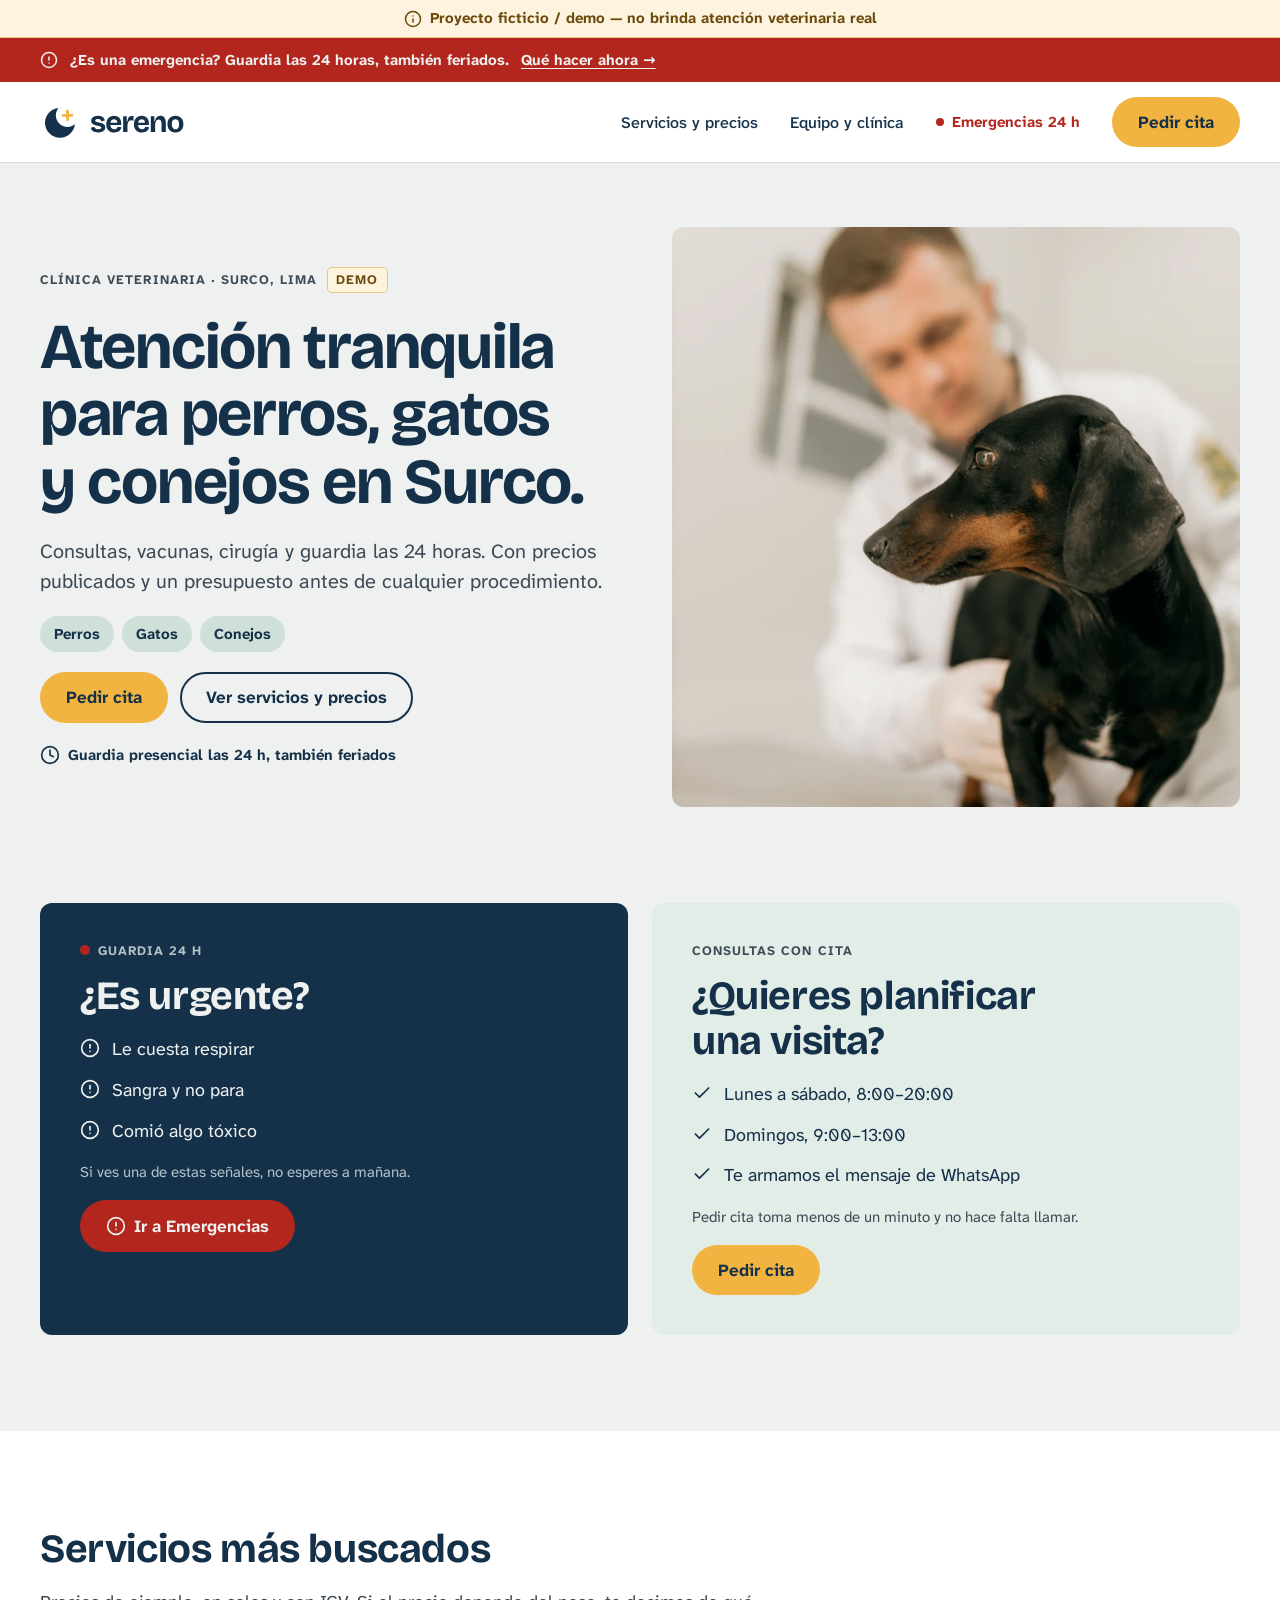
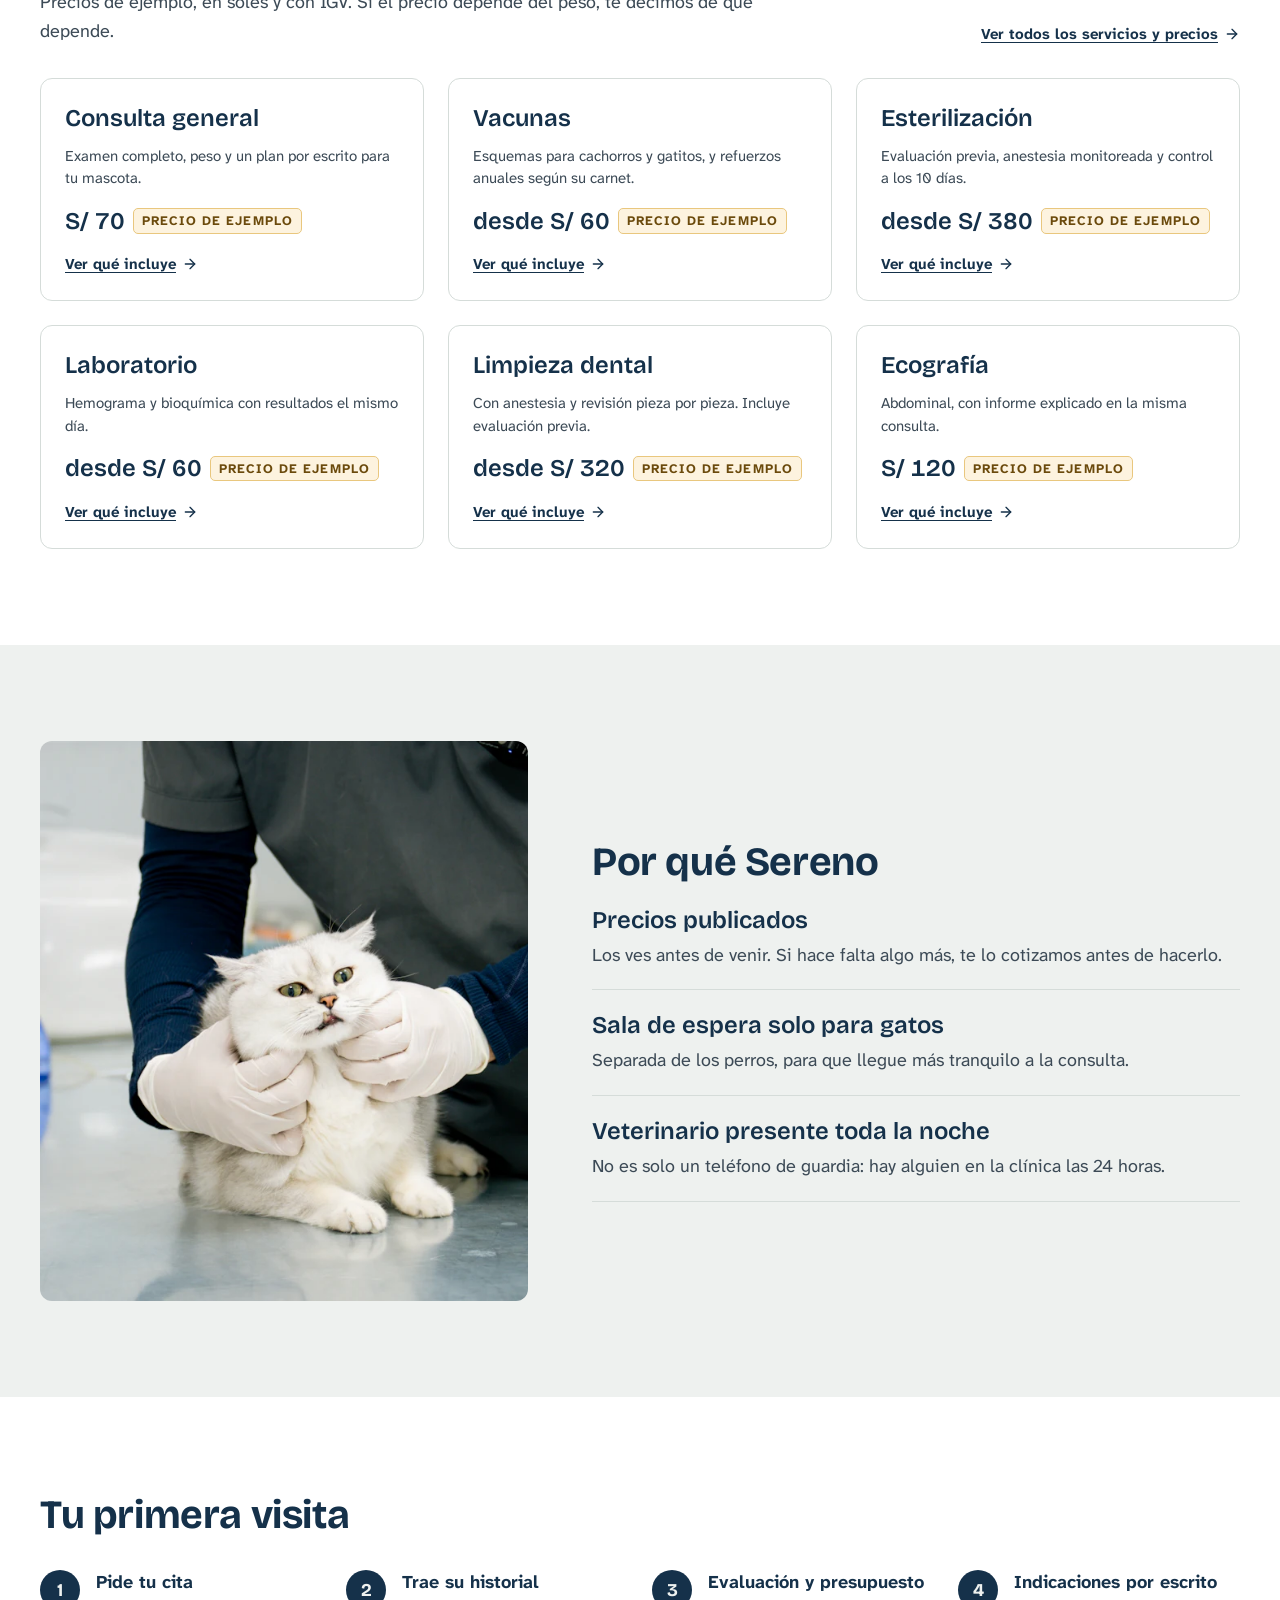
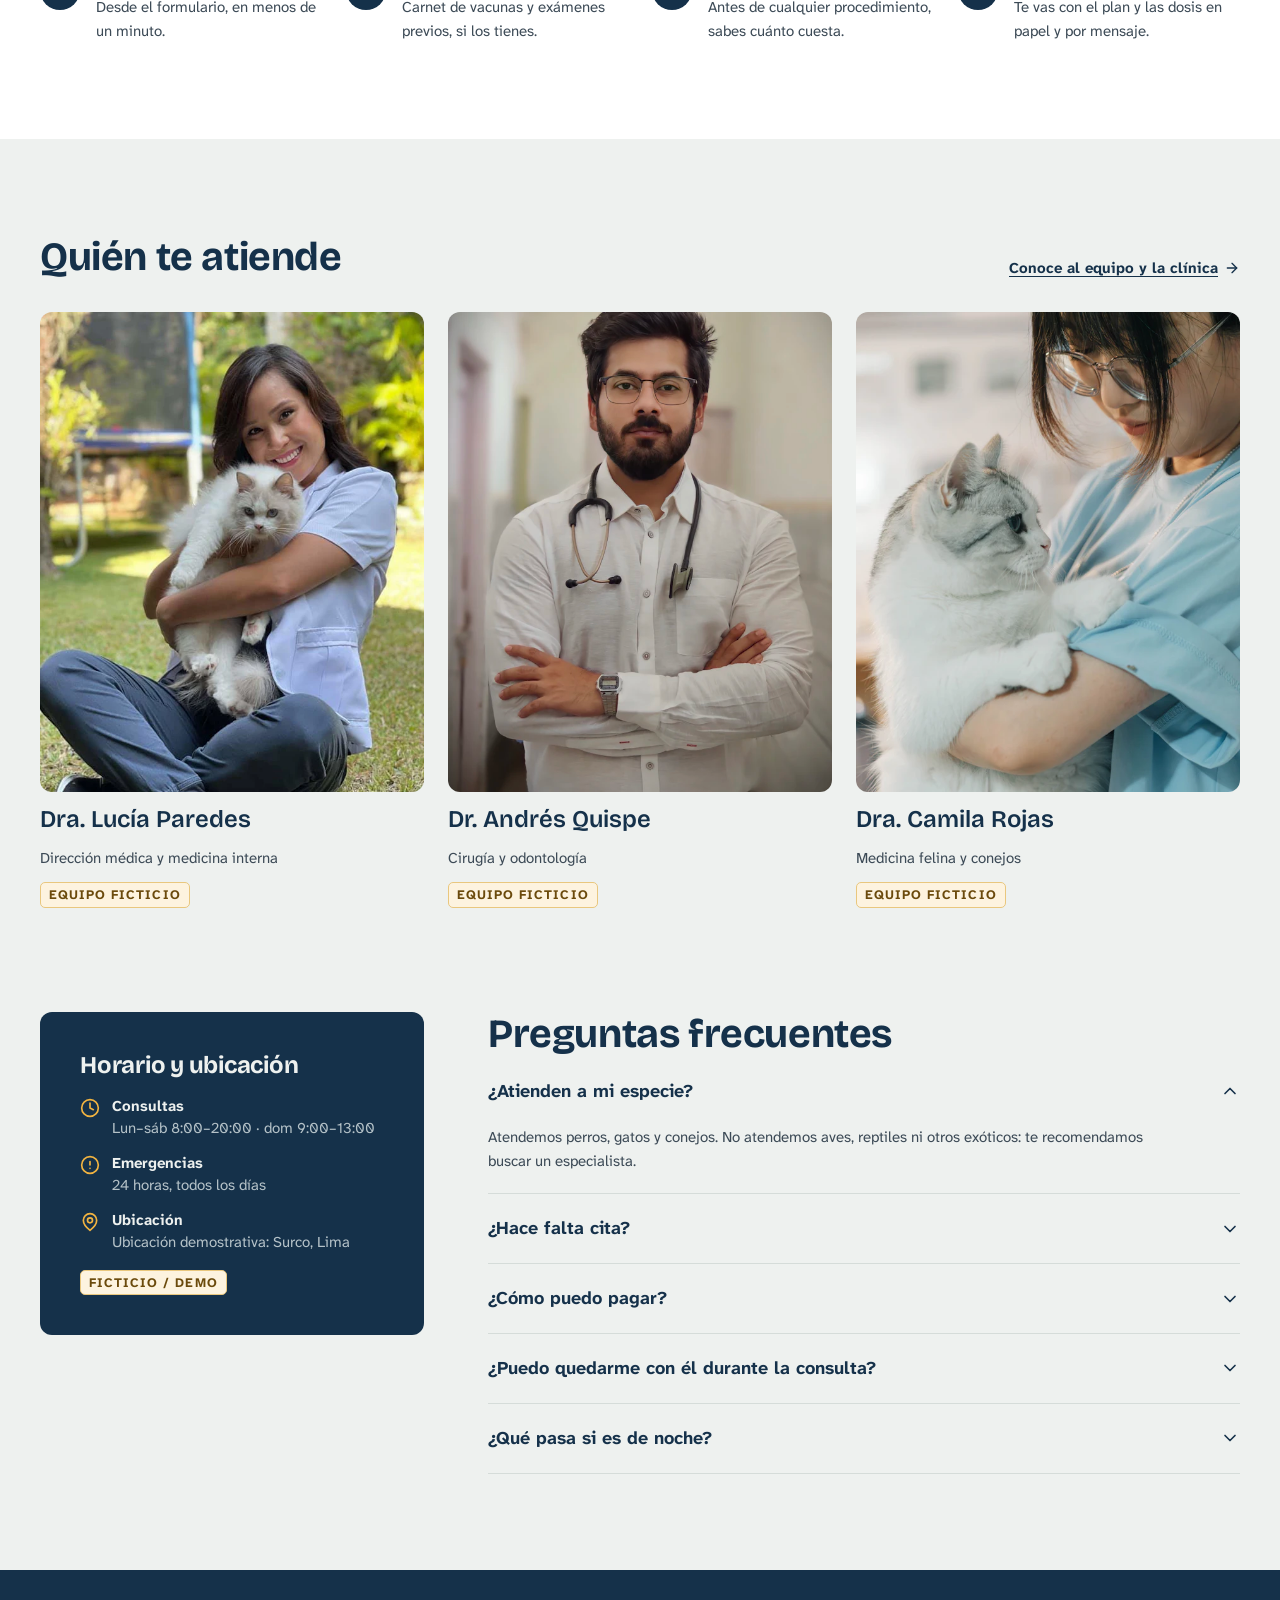
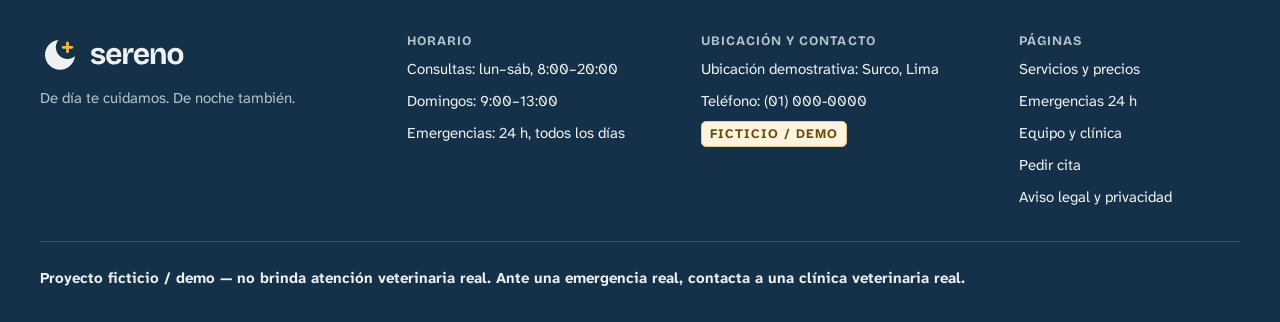
==== commit 7786fe20: "Cierra la QA de la v1.0: estados ocultos, 320 px, etiqueta de página actual; agrega LEEME, QA y CLAU" ====
--- a/index.html
+++ b/index.html
@@ -30,10 +30,10 @@
 </head>
 <body class="pagina-inicio">
 <a class="saltar" href="#contenido">Saltar al contenido</a>
-<p class="aviso-demo"><svg class="icono icono--18" aria-hidden="true" focusable="false"><use href="assets/iconos/iconos.svg#info"></use></svg><span>Proyecto ficticio / demo — no brinda atención veterinaria real</span></p>
-<a class="franja" href="emergencias.html">
+<section class="aviso-demo" aria-label="Aviso"><svg class="icono icono--18" aria-hidden="true" focusable="false"><use href="assets/iconos/iconos.svg#info"></use></svg><p>Proyecto ficticio / demo — no brinda atención veterinaria real</p></section>
+<nav aria-label="Acceso a emergencias"><a class="franja" href="emergencias.html">
   <span class="contenedor franja__fila"><svg class="icono icono--18" aria-hidden="true" focusable="false"><use href="assets/iconos/iconos.svg#alerta"></use></svg><span>¿Es una emergencia? Guardia las 24 horas, también feriados.</span> <span class="franja__accion">Qué hacer ahora →</span></span>
-</a>
+</a></nav>
 <header class="cabecera">
   <div class="contenedor cabecera__fila">
     <a class="logo" href="index.html" aria-current="page"><img src="assets/logos/logo-claro.svg" alt="Sereno, clínica veterinaria · Inicio" width="145" height="40"></a>
@@ -41,7 +41,7 @@
       <ul class="nav__lista">
         <li><a class="nav__enlace" href="servicios.html">Servicios y precios</a></li>
         <li><a class="nav__enlace" href="equipo.html">Equipo y clínica</a></li>
-        <li><a class="nav__enlace nav__enlace--urgencia" href="emergencias.html">Emergencias 24 h</a></li>
+        <li><a class="nav__enlace nav__enlace--urgencia" href="emergencias.html">Emergencias 24&nbsp;h</a></li>
         <li><a class="boton boton--farol" href="cita.html">Pedir cita</a></li>
       </ul>
     </nav>
@@ -53,20 +53,20 @@
   <div class="portada__texto">
     <p class="portada__antetitulo t-etiqueta">Clínica veterinaria · Surco, Lima <span class="etiqueta-demo">Demo</span></p>
     <h1>Atención tranquila para perros, gatos y conejos en Surco.</h1>
-    <p class="t-entradilla">Consultas, vacunas, cirugía y guardia las 24 horas. Con precios publicados y un presupuesto antes de cualquier procedimiento.</p>
+    <p class="t-entradilla">Consultas, vacunas, cirugía y guardia las 24&nbsp;horas. Con precios publicados y un presupuesto antes de cualquier procedimiento.</p>
     <ul class="fichas" aria-label="Especies que atendemos"><li class="ficha">Perros</li><li class="ficha">Gatos</li><li class="ficha">Conejos</li></ul>
     <div class="botones botones--apiladas-movil">
       <a class="boton boton--farol" href="cita.html">Pedir cita</a>
       <a class="boton boton--linea" href="servicios.html">Ver servicios y precios</a>
     </div>
-    <p class="dato"><svg class="icono" aria-hidden="true" focusable="false"><use href="assets/iconos/iconos.svg#reloj"></use></svg>Guardia presencial las 24 h, también feriados</p>
+    <p class="dato"><svg class="icono" aria-hidden="true" focusable="false"><use href="assets/iconos/iconos.svg#reloj"></use></svg>Guardia presencial las 24&nbsp;h, también feriados</p>
   </div>
   <img class="portada__foto" src="assets/fotos/portada-veterinario-dachshund-1200.webp" srcset="assets/fotos/portada-veterinario-dachshund-700.webp 700w, assets/fotos/portada-veterinario-dachshund-1200.webp 1200w" sizes="(min-width: 900px) 588px, 100vw" alt="Un veterinario revisa a un perro salchicha negro sobre la mesa de consulta." width="1200" height="1224" fetchpriority="high">
 </div>
 
 <div class="contenedor caminos">
   <section class="bloque bloque--noche sobre-noche" aria-labelledby="t-urgente">
-    <p class="bloque__antetitulo t-etiqueta" style="color:var(--texto-invertido-suave)"><span class="punto-urgencia"></span>Guardia 24 h</p>
+    <p class="bloque__antetitulo t-etiqueta" style="color:var(--texto-invertido-suave)"><span class="punto-urgencia"></span>Guardia 24&nbsp;h</p>
     <h2 id="t-urgente">¿Es urgente?</h2>
     <ul class="lista-iconos"><li><svg class="icono" aria-hidden="true" focusable="false"><use href="assets/iconos/iconos.svg#alerta"></use></svg>Le cuesta respirar</li><li><svg class="icono" aria-hidden="true" focusable="false"><use href="assets/iconos/iconos.svg#alerta"></use></svg>Sangra y no para</li><li><svg class="icono" aria-hidden="true" focusable="false"><use href="assets/iconos/iconos.svg#alerta"></use></svg>Comió algo tóxico</li></ul>
     <p class="t-pequeno" style="color:var(--texto-invertido-suave)">Si ves una de estas señales, no esperes a mañana.</p>
@@ -130,7 +130,7 @@
       <h2 id="t-porque">Por qué Sereno</h2>
       <div class="razon"><h3>Precios publicados</h3><p class="suave">Los ves antes de venir. Si hace falta algo más, te lo cotizamos antes de hacerlo.</p></div>
       <div class="razon"><h3>Sala de espera solo para gatos</h3><p class="suave">Separada de los perros, para que llegue más tranquilo a la consulta.</p></div>
-      <div class="razon"><h3>Veterinario presente toda la noche</h3><p class="suave">No es solo un teléfono de guardia: hay alguien en la clínica las 24 horas.</p></div>
+      <div class="razon"><h3>Veterinario presente toda la noche</h3><p class="suave">No es solo un teléfono de guardia: hay alguien en la clínica las 24&nbsp;horas.</p></div>
     </div>
   </div>
 </section>
@@ -179,7 +179,7 @@
     <h2 id="t-horario" style="font-size:var(--tipo-titulo-3)">Horario y ubicación</h2>
     <ul class="lista-iconos t-pequeno">
       <li><span style="color:var(--farol)"><svg class="icono" aria-hidden="true" focusable="false"><use href="assets/iconos/iconos.svg#reloj"></use></svg></span><span><strong>Consultas</strong><br><span style="color:var(--texto-invertido-suave)">Lun–sáb 8:00–20:00 · dom 9:00–13:00</span></span></li>
-      <li><span style="color:var(--farol)"><svg class="icono" aria-hidden="true" focusable="false"><use href="assets/iconos/iconos.svg#alerta"></use></svg></span><span><strong>Emergencias</strong><br><span style="color:var(--texto-invertido-suave)">24 horas, todos los días</span></span></li>
+      <li><span style="color:var(--farol)"><svg class="icono" aria-hidden="true" focusable="false"><use href="assets/iconos/iconos.svg#alerta"></use></svg></span><span><strong>Emergencias</strong><br><span style="color:var(--texto-invertido-suave)">24&nbsp;horas, todos los días</span></span></li>
       <li><span style="color:var(--farol)"><svg class="icono" aria-hidden="true" focusable="false"><use href="assets/iconos/iconos.svg#ubicacion"></use></svg></span><span><strong>Ubicación</strong><br><span style="color:var(--texto-invertido-suave)">Ubicación demostrativa: Surco, Lima</span></span></li>
     </ul>
     <span class="etiqueta-demo">Ficticio / demo</span>
@@ -205,7 +205,7 @@
       </div>
       <div>
         <h2 class="pie__titulo t-etiqueta">Horario</h2>
-        <ul class="pie__lista"><li>Consultas: lun–sáb, 8:00–20:00</li><li>Domingos: 9:00–13:00</li><li>Emergencias: 24 h, todos los días</li></ul>
+        <ul class="pie__lista"><li>Consultas: lun–sáb, 8:00–20:00</li><li>Domingos: 9:00–13:00</li><li>Emergencias: 24&nbsp;h, todos los días</li></ul>
       </div>
       <div>
         <h2 class="pie__titulo t-etiqueta">Ubicación y contacto</h2>
@@ -213,7 +213,7 @@
       </div>
       <nav aria-label="Pie de página">
         <h2 class="pie__titulo t-etiqueta">Páginas</h2>
-        <ul class="pie__lista"><li><a href="servicios.html">Servicios y precios</a></li><li><a href="emergencias.html">Emergencias 24 h</a></li><li><a href="equipo.html">Equipo y clínica</a></li><li><a href="cita.html">Pedir cita</a></li><li><a href="legal.html">Aviso legal y privacidad</a></li></ul>
+        <ul class="pie__lista"><li><a href="servicios.html">Servicios y precios</a></li><li><a href="emergencias.html">Emergencias 24&nbsp;h</a></li><li><a href="equipo.html">Equipo y clínica</a></li><li><a href="cita.html">Pedir cita</a></li><li><a href="legal.html">Aviso legal y privacidad</a></li></ul>
       </nav>
     </div>
     <p class="pie__aviso">Proyecto ficticio / demo — no brinda atención veterinaria real. Ante una emergencia real, contacta a una clínica veterinaria real.</p>
@@ -231,14 +231,14 @@
   </div>
   <nav aria-label="Menú principal">
     <ul class="menu__lista">
-      <li><a class="menu__enlace" href="index.html" aria-current="page">Inicio</a></li>
+      <li><a class="menu__enlace" href="index.html" aria-current="page">Inicio <span class="etiqueta-demo">Página actual</span></a></li>
       <li><a class="menu__enlace" href="servicios.html">Servicios y precios</a></li>
-      <li><a class="menu__enlace menu__enlace--urgencia" href="emergencias.html">Emergencias 24 h</a></li>
+      <li><a class="menu__enlace menu__enlace--urgencia" href="emergencias.html">Emergencias 24&nbsp;h</a></li>
       <li><a class="menu__enlace" href="equipo.html">Equipo y clínica</a></li>
       <li><a class="menu__enlace" href="cita.html">Pedir cita</a></li>
     </ul>
   </nav>
-  <p class="menu__hoy" data-horario-hoy><span class="t-etiqueta suave" data-dia>Horario</span><span data-horas>Consultas lun–sáb 8:00–20:00 · dom 9:00–13:00 · Emergencias 24 h</span></p>
+  <p class="menu__hoy" data-horario-hoy><span class="t-etiqueta suave" data-dia>Horario</span><span data-horas>Consultas lun–sáb 8:00–20:00 · dom 9:00–13:00 · Emergencias 24&nbsp;h</span></p>
 </dialog>
 <p class="visualmente-oculto" id="anuncio-demo" role="status" aria-live="polite"></p>
 <script src="app.js?v=1" defer></script>
--- a/styles.css
+++ b/styles.css
@@ -100,6 +100,9 @@
 /* 2. Base ------------------------------------------------------------------ */
 *, *::before, *::after { box-sizing: border-box; }
 
+/* Lo que lleva el atributo hidden no se ve nunca, aunque su clase le dé display: flex o grid */
+[hidden] { display: none !important; }
+
 html {
   -webkit-text-size-adjust: 100%;
   text-size-adjust: 100%;
@@ -253,7 +256,6 @@
   letter-spacing: .08em;
   text-transform: uppercase;
   line-height: 1.2;
-  white-space: nowrap;
 }
 
 /* Franja de emergencia: solo escritorio, nunca en Emergencias */
@@ -544,6 +546,8 @@
 .bloque--urgencia-suave { background: var(--fondo-urgencia-suave); }
 .bloque--superficie { background: var(--fondo-superficie); border: 1px solid var(--borde-suave); }
 @media (min-width: 900px) { .bloque { padding: var(--esp-10); } .bloque--compacto { padding: 28px; } }
+.bloque > .boton { justify-self: start; }
+@media (max-width: 599px) { .bloque > .boton { justify-self: stretch; } }
 .lista-iconos { list-style: none; display: grid; gap: var(--esp-3); }
 .lista-iconos li { display: flex; gap: var(--esp-3); }
 .lista-iconos .icono { margin-top: 3px; }
@@ -683,7 +687,8 @@
 @media (min-width: 900px) { .horario-faq { grid-template-columns: 384px 1fr; gap: var(--esp-16); align-items: start; } }
 
 /* Servicios */
-.servicios { display: grid; gap: var(--esp-12); padding-bottom: var(--seccion); }
+.servicios { display: grid; grid-template-columns: minmax(0, 1fr); gap: var(--esp-12); padding-bottom: var(--seccion); }
+.servicios > * { min-width: 0; }
 .indice {
   position: sticky; top: var(--alto-cabecera); z-index: 10;
   margin-inline: calc(-1 * var(--margen));
@@ -706,7 +711,7 @@
 .indice__enlace[aria-current="true"] { background: var(--fondo-noche); color: var(--texto-invertido); border-color: var(--noche); }
 .categoria { display: grid; gap: var(--esp-4); }
 @media (min-width: 900px) {
-  .servicios { grid-template-columns: 280px 1fr; gap: var(--esp-12); align-items: start; }
+  .servicios { grid-template-columns: 280px minmax(0, 1fr); gap: var(--esp-12); align-items: start; }
   .indice {
     top: calc(var(--alto-cabecera) + var(--esp-6));
     margin: 0; padding: var(--esp-6);
@@ -735,7 +740,7 @@
   .acciones-demo { flex-direction: row; flex-wrap: wrap; align-items: center; }
   .acciones-demo .mensaje-demo { order: 1; flex-basis: 100%; }
 }
-.costo { border: 1px solid var(--linea-sobre-noche); border-radius: var(--radio-tarjeta); padding: var(--esp-6) 20px; display: grid; gap: var(--esp-4); align-content: start; }
+.costo { align-self: start; border: 1px solid var(--linea-sobre-noche); border-radius: var(--radio-tarjeta); padding: var(--esp-6) 20px; display: grid; gap: var(--esp-4); align-content: start; }
 .costo__fila { display: flex; justify-content: space-between; align-items: center; gap: var(--esp-3); padding-bottom: var(--esp-3); border-bottom: 1px solid var(--linea-sobre-noche); }
 .costo__fila dd { margin: 0; font-family: var(--fuente-titulos); font-size: var(--tipo-titulo-3); font-weight: 600; font-variant-numeric: tabular-nums; }
 .costo dl { margin: 0; display: grid; gap: var(--esp-4); }
